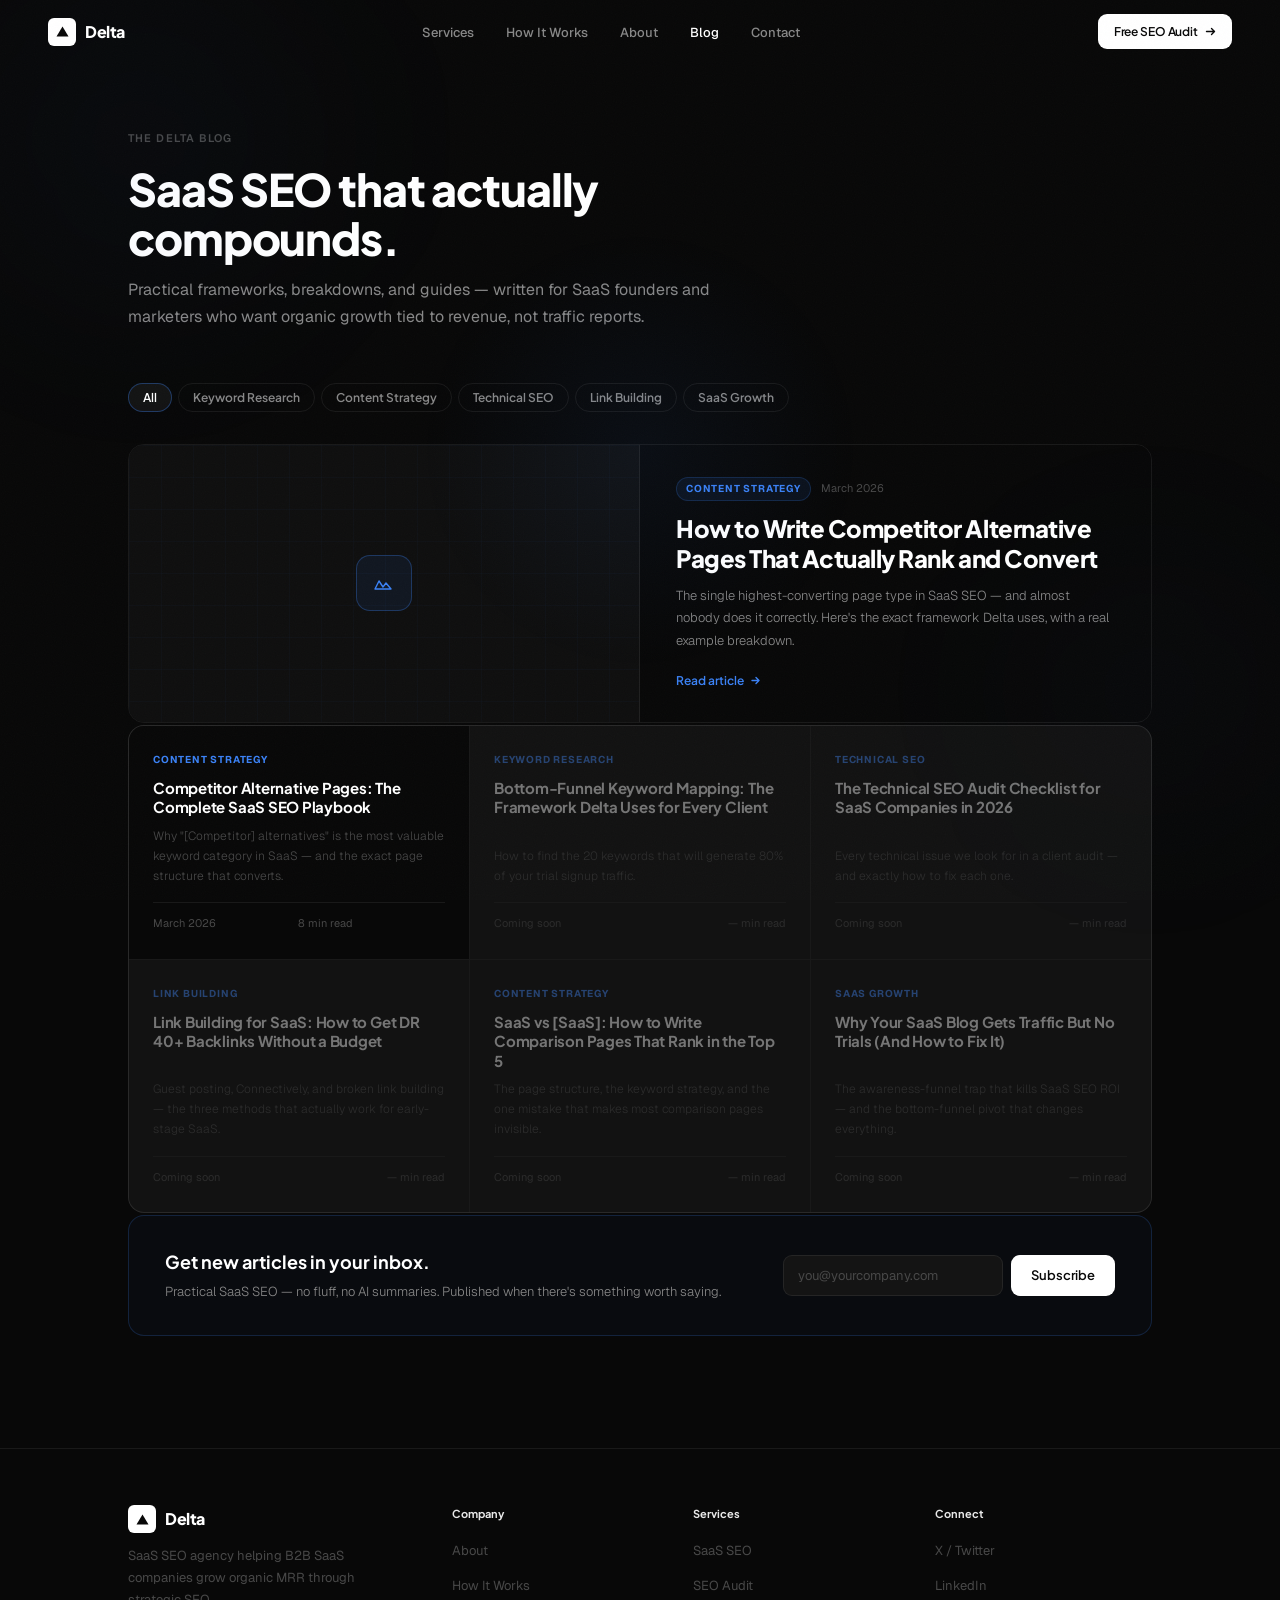
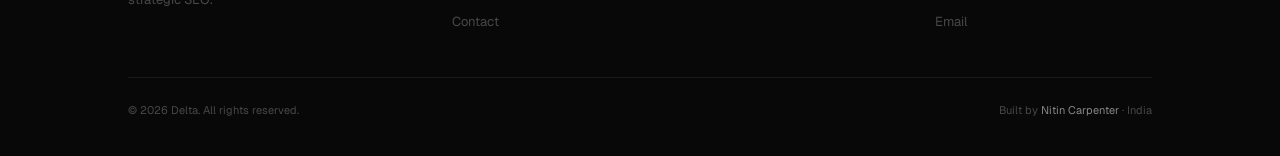
==== blog/index.html @ bd95c473 "Initial website commit" ====
<!doctype html>
<html lang="en">
  <head>
    <meta charset="UTF-8" />
    <meta name="viewport" content="width=device-width, initial-scale=1.0" />
    <title>Blog — Delta SaaS SEO Agency</title>
    <meta
      name="description"
      content="Practical SaaS SEO guides, frameworks, and breakdowns from Delta — written for B2B SaaS founders and marketers who want organic growth that compounds."
    />
    <link rel="icon" type="image/png" href="../assets/delta-favicon.png" />
    <link rel="canonical" href="https://letdelta.com/blog" />
    <link rel="preconnect" href="https://fonts.googleapis.com" />
    <link rel="preconnect" href="https://fonts.gstatic.com" crossorigin />
    <link
      href="https://fonts.googleapis.com/css2?family=Plus+Jakarta+Sans:wght@400;500;600;700;800&family=Geist:wght@300;400;500&display=swap"
      rel="stylesheet"
    />
    <link rel="stylesheet" href="../styles.css" />
    <style>
      .blog-hero {
        padding-top: 130px;
        padding-bottom: 52px;
      }
      .blog-header {
        max-width: 600px;
      }

      /* Featured post */
      .featured-post {
        display: grid;
        grid-template-columns: 1fr 1fr;
        gap: 0;
        border: 1px solid var(--border);
        border-radius: var(--rl);
        overflow: hidden;
        text-decoration: none;
        transition: border-color 0.2s;
        margin-bottom: 2px;
      }
      .featured-post:hover {
        border-color: var(--bh);
      }
      .fp-image {
        background: var(--bg-1);
        min-height: 260px;
        position: relative;
        display: flex;
        align-items: center;
        justify-content: center;
        border-right: 1px solid var(--border);
      }
      .fp-image .fp-pattern {
        position: absolute;
        inset: 0;
        opacity: 0.5;
        background-image:
          linear-gradient(rgba(59, 130, 246, 0.06) 1px, transparent 1px),
          linear-gradient(90deg, rgba(59, 130, 246, 0.06) 1px, transparent 1px);
        background-size: 32px 32px;
      }
      .fp-image .fp-icon {
        position: relative;
        z-index: 1;
        width: 56px;
        height: 56px;
        border: 1px solid rgba(59, 130, 246, 0.3);
        border-radius: 14px;
        background: rgba(59, 130, 246, 0.08);
        display: flex;
        align-items: center;
        justify-content: center;
      }
      .fp-content {
        padding: 32px 36px;
        display: flex;
        flex-direction: column;
        justify-content: center;
        background: var(--bg);
      }
      .fp-meta {
        display: flex;
        align-items: center;
        gap: 10px;
        margin-bottom: 12px;
      }
      .fp-tag {
        font-size: 10px;
        font-weight: 700;
        letter-spacing: 0.08em;
        text-transform: uppercase;
        color: var(--accent);
        background: rgba(59, 130, 246, 0.08);
        border: 1px solid rgba(59, 130, 246, 0.2);
        padding: 3px 9px;
        border-radius: 100px;
      }
      .fp-date {
        font-size: 11px;
        color: var(--t3);
      }
      .fp-content h2 {
        font-size: clamp(18px, 2.2vw, 24px);
        font-weight: 800;
        color: var(--white);
        font-family: var(--fh);
        letter-spacing: -0.02em;
        line-height: 1.25;
        margin-bottom: 12px;
      }
      .fp-content p {
        font-size: 13px;
        color: var(--t2);
        line-height: 1.75;
        font-weight: 300;
        margin-bottom: 18px;
      }
      .fp-read {
        display: inline-flex;
        align-items: center;
        gap: 6px;
        font-size: 12px;
        font-weight: 600;
        color: var(--accent);
        font-family: var(--fh);
        transition: gap 0.2s;
      }
      .featured-post:hover .fp-read {
        gap: 10px;
      }

      /* Post grid */
      .post-grid {
        display: grid;
        grid-template-columns: repeat(3, 1fr);
        gap: 1px;
        background: var(--border);
        border: 1px solid var(--border);
        border-radius: var(--rl);
        overflow: hidden;
      }
      .post-card {
        background: var(--bg);
        padding: 26px 24px;
        display: flex;
        flex-direction: column;
        text-decoration: none;
        transition: background 0.2s;
        position: relative;
      }
      .post-card:hover {
        background: var(--bg-1);
      }
      .post-card::before {
        content: "";
        position: absolute;
        top: 0;
        left: 0;
        right: 0;
        height: 1px;
        background: linear-gradient(
          90deg,
          transparent,
          rgba(59, 130, 246, 0.25),
          transparent
        );
        opacity: 0;
        transition: opacity 0.3s;
      }
      .post-card:hover::before {
        opacity: 1;
      }
      .pc-tag {
        font-size: 10px;
        font-weight: 700;
        letter-spacing: 0.08em;
        text-transform: uppercase;
        color: var(--accent);
        margin-bottom: 10px;
      }
      .pc-title {
        font-size: 15px;
        font-weight: 700;
        color: var(--white);
        font-family: var(--fh);
        line-height: 1.3;
        letter-spacing: -0.015em;
        margin-bottom: 10px;
        flex: 1;
      }
      .pc-desc {
        font-size: 12px;
        color: var(--t3);
        line-height: 1.65;
        font-weight: 300;
        margin-bottom: 16px;
      }
      .pc-footer {
        display: flex;
        align-items: center;
        justify-content: space-between;
        border-top: 1px solid var(--border);
        padding-top: 12px;
        margin-top: auto;
      }
      .pc-date {
        font-size: 11px;
        color: var(--t3);
      }
      .pc-read {
        font-size: 11px;
        color: var(--t3);
      }
      .pc-arrow {
        color: var(--accent);
        opacity: 0;
        transition: opacity 0.2s;
      }
      .post-card:hover .pc-arrow {
        opacity: 1;
      }

      /* Category filter */
      .cat-filter {
        display: flex;
        gap: 6px;
        flex-wrap: wrap;
        margin-bottom: 32px;
      }
      .cat-btn {
        padding: 6px 14px;
        border-radius: 100px;
        font-size: 12px;
        font-weight: 600;
        font-family: var(--fh);
        border: 1px solid var(--border);
        color: var(--t2);
        background: none;
        cursor: pointer;
        transition: all 0.18s;
      }
      .cat-btn:hover {
        border-color: var(--bh);
        color: var(--text);
      }
      .cat-btn.active {
        background: var(--bg-2);
        border-color: rgba(59, 130, 246, 0.35);
        color: var(--white);
      }

      /* Newsletter CTA inline */
      .nl-banner {
        border: 1px solid rgba(59, 130, 246, 0.2);
        border-radius: var(--rl);
        background: rgba(59, 130, 246, 0.03);
        padding: 32px 36px;
        display: flex;
        align-items: center;
        justify-content: space-between;
        gap: 24px;
        flex-wrap: wrap;
        margin: 2px 0;
      }
      .nl-text h3 {
        font-size: 18px;
        font-weight: 700;
        color: var(--white);
        font-family: var(--fh);
        margin-bottom: 5px;
      }
      .nl-text p {
        font-size: 13px;
        color: var(--t2);
        font-weight: 300;
      }
      .nl-form {
        display: flex;
        gap: 8px;
        flex-wrap: wrap;
      }
      .nl-form input {
        background: var(--bg-2);
        border: 1px solid var(--border);
        border-radius: 9px;
        padding: 10px 14px;
        font-size: 13px;
        color: var(--text);
        font-family: var(--fb);
        outline: none;
        width: 220px;
        transition: border-color 0.2s;
      }
      .nl-form input:focus {
        border-color: rgba(59, 130, 246, 0.4);
      }
      .nl-form input::placeholder {
        color: var(--t3);
      }

      @media (max-width: 860px) {
        .featured-post {
          grid-template-columns: 1fr;
        }
        .fp-image {
          min-height: 140px;
          border-right: none;
          border-bottom: 1px solid var(--border);
        }
        .fp-content {
          padding: 24px;
        }
        .post-grid {
          grid-template-columns: 1fr 1fr;
        }
        .nl-banner {
          flex-direction: column;
          align-items: flex-start;
        }
        .nl-form input {
          width: 100%;
        }
        .nl-form {
          width: 100%;
        }
      }
      @media (max-width: 560px) {
        .post-grid {
          grid-template-columns: 1fr;
        }
      }
    </style>
  </head>
  <body>
    <div id="cursor-glow"></div>
    <div class="orb orb-1"></div>
    <div class="orb orb-2"></div>

    <nav id="nav">
      <div class="nav-inner">
        <a href="/" class="logo">
          <div class="logo-icon">
            <svg width="13" height="11" viewBox="0 0 13 11" fill="none">
              <path d="M6.5 0.5L12.5 10.5H0.5L6.5 0.5Z" fill="#080808" />
            </svg>
          </div>
          <span class="logo-name">Delta</span>
        </a>
        <ul class="nav-links">
          <li><a href="../services.html">Services</a></li>
          <li><a href="../how-it-works.html">How It Works</a></li>
          <li><a href="../about.html">About</a></li>
          <li>
            <a href="./blog/index.html" style="color: var(--white)">Blog</a>
          </li>
          <li><a href="../contact.html">Contact</a></li>
        </ul>
        <div class="nav-right">
          <a
            href="../audit.html"
            class="btn btn-primary"
            style="padding: 8px 16px; font-size: 12px"
          >
            Free SEO Audit
            <svg width="11" height="11" viewBox="0 0 11 11" fill="none">
              <path
                d="M1.5 5.5h8M6.5 2.5l3 3-3 3"
                stroke="currentColor"
                stroke-width="1.4"
                stroke-linecap="round"
                stroke-linejoin="round"
              />
            </svg>
          </a>
        </div>
        <button class="nav-toggle" id="nav-toggle" aria-label="Toggle menu">
          <span></span><span></span><span></span>
        </button>
      </div>
    </nav>
    <div class="mobile-menu" id="mobile-menu">
      <a href="../services.html">Services</a>
      <a href="../how-it-works.html">How It Works</a>
      <a href="../about.html">About</a>
      <a href="./blog/index.html">Blog</a>
      <a href="../contact.html">Contact</a>
      <a href="../audit.html" class="btn btn-primary">
        Free SEO Audit
        <svg width="11" height="11" viewBox="0 0 11 11" fill="none">
          <path
            d="M1.5 5.5h8M6.5 2.5l3 3-3 3"
            stroke="currentColor"
            stroke-width="1.4"
            stroke-linecap="round"
            stroke-linejoin="round"
          />
        </svg>
      </a>
    </div>

    <!-- HERO -->
    <section class="blog-hero">
      <div class="wrap">
        <div class="blog-header rev">
          <span class="label" style="display: block; margin-bottom: 16px"
            >The Delta Blog</span
          >
          <h1 class="h2" style="margin-bottom: 14px">
            SaaS SEO that actually<br />compounds.
          </h1>
          <p class="lead">
            Practical frameworks, breakdowns, and guides — written for SaaS
            founders and marketers who want organic growth tied to revenue, not
            traffic reports.
          </p>
        </div>
      </div>
    </section>

    <section style="padding-top: 0; padding-bottom: 110px">
      <div class="wrap">
        <!-- Category filter -->
        <div class="cat-filter rev">
          <button class="cat-btn active" data-cat="all">All</button>
          <button class="cat-btn" data-cat="keyword-research">
            Keyword Research
          </button>
          <button class="cat-btn" data-cat="content-strategy">
            Content Strategy
          </button>
          <button class="cat-btn" data-cat="technical-seo">
            Technical SEO
          </button>
          <button class="cat-btn" data-cat="link-building">
            Link Building
          </button>
          <button class="cat-btn" data-cat="saas-growth">SaaS Growth</button>
        </div>

        <!-- ══ FEATURED POST ══════════════════════════════════════════════════
         To update: change href, h2, p, fp-tag, fp-date.
         ════════════════════════════════════════════════════════════════ -->
        <a
          href="/blog/competitor-alternative-pages-saas"
          class="featured-post rev"
          data-cats="content-strategy"
        >
          <div class="fp-image">
            <div class="fp-pattern"></div>
            <div class="fp-icon">
              <svg width="24" height="24" viewBox="0 0 24 24" fill="none">
                <path
                  d="M3 18l4-8 4 6 3-4 5 6H3Z"
                  stroke="#3b82f6"
                  stroke-width="1.4"
                  stroke-linecap="round"
                  stroke-linejoin="round"
                />
              </svg>
            </div>
          </div>
          <div class="fp-content">
            <div class="fp-meta">
              <span class="fp-tag">Content Strategy</span>
              <span class="fp-date">March 2026</span>
            </div>
            <h2>
              How to Write Competitor Alternative Pages That Actually Rank and
              Convert
            </h2>
            <p>
              The single highest-converting page type in SaaS SEO — and almost
              nobody does it correctly. Here's the exact framework Delta uses,
              with a real example breakdown.
            </p>
            <span class="fp-read">
              Read article
              <svg width="11" height="11" viewBox="0 0 11 11" fill="none">
                <path
                  d="M2 5.5h7M6 2.5l3 3-3 3"
                  stroke="currentColor"
                  stroke-width="1.4"
                  stroke-linecap="round"
                  stroke-linejoin="round"
                />
              </svg>
            </span>
          </div>
        </a>

        <!-- ══ POST GRID ══════════════════════════════════════════════════════
         HOW TO ADD A NEW POST:
         1. Duplicate one <a class="post-card"> block
         2. Update: href, data-cats, pc-tag, pc-title, pc-desc, pc-date, pc-read (reading time)
         3. Save. Done.
         ════════════════════════════════════════════════════════════════ -->
        <div class="post-grid rev" id="post-grid">
          <a
            href="/blog/competitor-alternative-pages-saas"
            class="post-card"
            data-cats="content-strategy"
          >
            <div class="pc-tag">Content Strategy</div>
            <div class="pc-title">
              Competitor Alternative Pages: The Complete SaaS SEO Playbook
            </div>
            <div class="pc-desc">
              Why "[Competitor] alternatives" is the most valuable keyword
              category in SaaS — and the exact page structure that converts.
            </div>
            <div class="pc-footer">
              <span class="pc-date">March 2026</span>
              <span class="pc-read">8 min read</span>
              <svg
                class="pc-arrow"
                width="11"
                height="11"
                viewBox="0 0 11 11"
                fill="none"
              >
                <path
                  d="M2 5.5h7M6 2.5l3 3-3 3"
                  stroke="currentColor"
                  stroke-width="1.4"
                  stroke-linecap="round"
                  stroke-linejoin="round"
                />
              </svg>
            </div>
          </a>

          <!-- PLACEHOLDER CARDS — replace with real articles as you write them -->
          <div
            class="post-card"
            style="opacity: 0.4; cursor: default"
            data-cats="keyword-research"
          >
            <div class="pc-tag">Keyword Research</div>
            <div class="pc-title">
              Bottom-Funnel Keyword Mapping: The Framework Delta Uses for Every
              Client
            </div>
            <div class="pc-desc">
              How to find the 20 keywords that will generate 80% of your trial
              signup traffic.
            </div>
            <div class="pc-footer">
              <span class="pc-date">Coming soon</span>
              <span class="pc-read">— min read</span>
            </div>
          </div>

          <div
            class="post-card"
            style="opacity: 0.4; cursor: default"
            data-cats="technical-seo"
          >
            <div class="pc-tag">Technical SEO</div>
            <div class="pc-title">
              The Technical SEO Audit Checklist for SaaS Companies in 2026
            </div>
            <div class="pc-desc">
              Every technical issue we look for in a client audit — and exactly
              how to fix each one.
            </div>
            <div class="pc-footer">
              <span class="pc-date">Coming soon</span>
              <span class="pc-read">— min read</span>
            </div>
          </div>

          <div
            class="post-card"
            style="opacity: 0.4; cursor: default"
            data-cats="link-building"
          >
            <div class="pc-tag">Link Building</div>
            <div class="pc-title">
              Link Building for SaaS: How to Get DR 40+ Backlinks Without a
              Budget
            </div>
            <div class="pc-desc">
              Guest posting, Connectively, and broken link building — the three
              methods that actually work for early-stage SaaS.
            </div>
            <div class="pc-footer">
              <span class="pc-date">Coming soon</span>
              <span class="pc-read">— min read</span>
            </div>
          </div>

          <div
            class="post-card"
            style="opacity: 0.4; cursor: default"
            data-cats="content-strategy"
          >
            <div class="pc-tag">Content Strategy</div>
            <div class="pc-title">
              SaaS vs [SaaS]: How to Write Comparison Pages That Rank in the Top
              5
            </div>
            <div class="pc-desc">
              The page structure, the keyword strategy, and the one mistake that
              makes most comparison pages invisible.
            </div>
            <div class="pc-footer">
              <span class="pc-date">Coming soon</span>
              <span class="pc-read">— min read</span>
            </div>
          </div>

          <div
            class="post-card"
            style="opacity: 0.4; cursor: default"
            data-cats="saas-growth"
          >
            <div class="pc-tag">SaaS Growth</div>
            <div class="pc-title">
              Why Your SaaS Blog Gets Traffic But No Trials (And How to Fix It)
            </div>
            <div class="pc-desc">
              The awareness-funnel trap that kills SaaS SEO ROI — and the
              bottom-funnel pivot that changes everything.
            </div>
            <div class="pc-footer">
              <span class="pc-date">Coming soon</span>
              <span class="pc-read">— min read</span>
            </div>
          </div>
        </div>

        <!-- Newsletter inline CTA -->
        <div class="nl-banner rev" style="margin-top: 2px">
          <div class="nl-text">
            <h3>Get new articles in your inbox.</h3>
            <p>
              Practical SaaS SEO — no fluff, no AI summaries. Published when
              there's something worth saying.
            </p>
          </div>
          <div class="nl-form">
            <!--
          INSTRUCTIONS: Replace with your email platform embed.
          Options: Mailchimp, ConvertKit, Beehiiv (recommended — free, great deliverability)
          Until set up, this mailto fallback works fine.
        -->
            <input
              type="email"
              id="nl-email"
              placeholder="you@yourcompany.com"
            />
            <a
              href="#"
              class="btn btn-primary"
              onclick="
                window.location =
                  'mailto:hello@letdelta.com?subject=Subscribe&body=Please add me to your list: ' +
                  document.getElementById('nl-email').value;
                return false;
              "
            >
              Subscribe
            </a>
          </div>
        </div>
      </div>
    </section>

    <footer>
      <div class="wrap">
        <div class="ft-grid">
          <div>
            <a href="/" class="logo">
              <div class="logo-icon">
                <svg width="13" height="11" viewBox="0 0 13 11" fill="none">
                  <path d="M6.5 0.5L12.5 10.5H0.5L6.5 0.5Z" fill="#080808" />
                </svg>
              </div>
              <span class="logo-name">Delta</span>
            </a>
            <p class="ft-desc">
              SaaS SEO agency helping B2B SaaS companies grow organic MRR
              through strategic SEO.
            </p>
          </div>
          <div class="ft-links">
            <div class="ft-col">
              <p class="ft-ch">Company</p>
              <ul>
                <li><a href="../about.html">About</a></li>
                <li><a href="../how-it-works.html">How It Works</a></li>
                <li><a href="../contact.html">Contact</a></li>
              </ul>
            </div>
            <div class="ft-col">
              <p class="ft-ch">Services</p>
              <ul>
                <li><a href="../services.html">SaaS SEO</a></li>
                <li><a href="../audit.html">SEO Audit</a></li>
              </ul>
            </div>
            <div class="ft-col">
              <p class="ft-ch">Connect</p>
              <ul>
                <li>
                  <a href="https://x.com/nitindevelops" target="_blank"
                    >X / Twitter</a
                  >
                </li>
                <li>
                  <a
                    href="https://www.linkedin.com/in/nitin-delta"
                    target="_blank"
                    >LinkedIn</a
                  >
                </li>
                <li><a href="mailto:nitincarpenter2006@gmail.com">Email</a></li>
              </ul>
            </div>
          </div>
        </div>
        <div class="ft-bot">
          <p>© 2026 Delta. All rights reserved.</p>
          <p>
            Built by
            <a
              href="https://x.com/nitindevelops"
              style="color: var(--t2); text-decoration: none"
              >Nitin Carpenter</a
            >
            · India
          </p>
        </div>
      </div>
    </footer>

    <script src="../script.js"></script>
    <script>
      // Category filter
      document.querySelectorAll(".cat-btn").forEach((btn) => {
        btn.addEventListener("click", () => {
          document
            .querySelectorAll(".cat-btn")
            .forEach((b) => b.classList.remove("active"));
          btn.classList.add("active");
          const cat = btn.dataset.cat;
          document
            .querySelectorAll(".post-card, .featured-post")
            .forEach((card) => {
              const cats = card.dataset.cats || "";
              card.style.display =
                cat === "all" || cats.includes(cat) ? "" : "none";
            });
        });
      });
    </script>
  </body>
</html>
---- styles.css ----
*, *::before, *::after { box-sizing: border-box; margin: 0; padding: 0; }

:root {
  --bg:     #080808;
  --bg-1:   #0f0f0f;
  --bg-2:   #141414;
  --bg-3:   #1e1e1e;
  --border: rgba(255,255,255,0.07);
  --bh:     rgba(255,255,255,0.12);
  --text:   #e8e8e8;
  --t2:     #888888;
  --t3:     #484848;
  --accent: #3b82f6;
  --green:  #22c55e;
  --red:    #f87171;
  --white:  #ffffff;
  --fh:     'Plus Jakarta Sans', system-ui, sans-serif;
  --fb:     'Geist', system-ui, sans-serif;
  --r:      12px;
  --rl:     16px;
}

html { scroll-behavior: smooth; }
body {
  background: var(--bg); color: var(--text);
  font-family: var(--fb); -webkit-font-smoothing: antialiased;
  overflow-x: hidden; line-height: 1.6;
}

/* ── NOISE OVERLAY ── */
body::before {
  content: ''; position: fixed; inset: 0; pointer-events: none; z-index: 9999; opacity: 0.35;
  background-image: url("data:image/svg+xml,%3Csvg xmlns='http://www.w3.org/2000/svg' width='200' height='200'%3E%3Cfilter id='n'%3E%3CfeTurbulence type='fractalNoise' baseFrequency='0.9' numOctaves='4' stitchTiles='stitch'/%3E%3C/filter%3E%3Crect width='200' height='200' filter='url(%23n)' opacity='0.06'/%3E%3C/svg%3E");
}

/* ── CURSOR GLOW ── */
#cursor-glow {
  position: fixed; width: 480px; height: 480px; border-radius: 50%;
  background: radial-gradient(circle, rgba(59,130,246,0.055) 0%, transparent 65%);
  pointer-events: none; z-index: 9998;
  transform: translate(-50%, -50%); transition: opacity 0.4s;
}

/* ── FLOATING ORBS ── */
.orb { position: fixed; border-radius: 50%; pointer-events: none; z-index: 0; filter: blur(90px); }
.orb-1 {
  width: 520px; height: 520px;
  background: radial-gradient(circle, rgba(59,130,246,0.045) 0%, transparent 70%);
  top: -120px; left: -120px;
  animation: orbDrift1 20s ease-in-out infinite;
}
.orb-2 {
  width: 420px; height: 420px;
  background: radial-gradient(circle, rgba(59,130,246,0.03) 0%, transparent 70%);
  bottom: 0; right: -80px;
  animation: orbDrift2 25s ease-in-out infinite;
}
@keyframes orbDrift1 {
  0%   { transform: translate(0,0) scale(1); }
  33%  { transform: translate(110px,80px) scale(1.1); }
  66%  { transform: translate(50px,150px) scale(0.95); }
  100% { transform: translate(0,0) scale(1); }
}
@keyframes orbDrift2 {
  0%   { transform: translate(0,0) scale(1); }
  40%  { transform: translate(-90px,-60px) scale(1.08); }
  70%  { transform: translate(-35px,-110px) scale(0.97); }
  100% { transform: translate(0,0) scale(1); }
}

/* ── LAYOUT ── */
.wrap { max-width: 1080px; margin: 0 auto; padding: 0 28px; }
section { padding: 88px 0; }
hr { border: none; border-top: 1px solid var(--border); }

/* ── TYPE ── */
h1,h2,h3,h4 { font-family: var(--fh); color: var(--white); }
.display {
  font-size: clamp(40px, 5.5vw, 72px);
  font-weight: 800; line-height: 1.05; letter-spacing: -0.03em;
}
/* Animated gradient on second line */
.display .dim {
  background: linear-gradient(90deg, var(--t3) 0%, rgba(255,255,255,0.18) 50%, var(--t3) 100%);
  background-size: 200% auto;
  -webkit-background-clip: text; -webkit-text-fill-color: transparent;
  background-clip: text;
  animation: shimmer 6s linear infinite;
}
.h2 {
  font-size: clamp(28px, 3.5vw, 46px);
  font-weight: 800; line-height: 1.1; letter-spacing: -0.025em;
}
.h3 { font-size: 15px; font-weight: 700; letter-spacing: -0.01em; color: var(--white); font-family: var(--fh); }
.lead  { font-size: 16px; color: var(--t2); font-weight: 400; line-height: 1.7; }
.body  { font-size: 14px; color: var(--t2); font-weight: 300; line-height: 1.8; }
.small { font-size: 13px; color: var(--t2); font-weight: 300; line-height: 1.75; }
.label { font-size: 11px; font-weight: 600; letter-spacing: 0.1em; text-transform: uppercase; color: var(--t3); font-family: var(--fb); }

/* ── SHIMMER ── */
@keyframes shimmer { from { background-position: 200% center; } to { background-position: -200% center; } }

/* ── BUTTONS ── */
.btn {
  display: inline-flex; align-items: center; gap: 7px;
  padding: 10px 20px; border-radius: 9px;
  font-size: 13px; font-weight: 600; font-family: var(--fh);
  text-decoration: none; cursor: pointer; border: none;
  transition: all 0.18s ease; white-space: nowrap; letter-spacing: -0.01em;
}
.btn-primary { background: var(--white); color: #080808; }
.btn-primary:hover { background: #efefef; transform: translateY(-1px); box-shadow: 0 8px 28px rgba(0,0,0,0.55); }
.btn-primary:active { transform: scale(0.98); }
.btn-ghost { background: transparent; color: var(--t2); border: 1px solid var(--bh); }
.btn-ghost:hover { border-color: rgba(255,255,255,0.22); color: var(--white); background: rgba(255,255,255,0.04); }
.btn-lg { padding: 12px 24px; font-size: 14px; border-radius: 10px; }

/* ── NAV ── */
nav {
  position: fixed; top: 0; left: 0; right: 0; z-index: 100;
  height: 64px; display: flex; align-items: center;
  padding: 0 clamp(20px, 4vw, 48px);
  transition: background 0.3s, border-color 0.3s;
  border-bottom: 1px solid transparent;
}
nav.stuck {
  background: rgba(8,8,8,0.88);
  backdrop-filter: blur(20px); -webkit-backdrop-filter: blur(20px);
  border-color: var(--border);
}
.nav-inner {
  display: flex; align-items: center; justify-content: space-between;
  width: 100%; gap: 32px;
}
.logo { display: flex; align-items: center; gap: 9px; text-decoration: none; flex-shrink: 0; }
.logo-icon {
  width: 28px; height: 28px; background: var(--white);
  border-radius: 6px; display: flex; align-items: center; justify-content: center;
  flex-shrink: 0;
  transition: transform 0.5s cubic-bezier(0.34,1.56,0.64,1);
}

.logo-name { font-family: var(--fh); font-weight: 800; font-size: 16px; color: var(--white); letter-spacing: -0.025em; }
.nav-links { display: flex; align-items: center; gap: 32px; list-style: none; }
.nav-links a { font-size: 13px; font-weight: 500; color: var(--t2); text-decoration: none; transition: color 0.15s; white-space: nowrap; position: relative; }
.nav-links a::after { content: ''; position: absolute; bottom: -2px; left: 0; width: 0; height: 1px; background: var(--accent); transition: width 0.2s; }
.nav-links a:hover { color: var(--white); }
.nav-links a:hover::after { width: 100%; }
.nav-right { flex-shrink: 0; }

/* ── HAMBURGER TOGGLE ── */
.nav-toggle {
  display: none; background: none; border: none; cursor: pointer;
  width: 36px; height: 36px; padding: 6px;
  flex-direction: column; align-items: center; justify-content: center; gap: 5px;
  border-radius: 8px; transition: background 0.2s;
}
.nav-toggle:hover { background: rgba(255,255,255,0.06); }
.nav-toggle span {
  display: block; width: 20px; height: 2px; background: var(--text);
  border-radius: 2px; transition: transform 0.3s ease, opacity 0.3s ease;
}
.nav-toggle.active span:nth-child(1) { transform: translateY(7px) rotate(45deg); }
.nav-toggle.active span:nth-child(2) { opacity: 0; }
.nav-toggle.active span:nth-child(3) { transform: translateY(-7px) rotate(-45deg); }

/* ── MOBILE MENU ── */
.mobile-menu {
  display: none; position: fixed; top: 64px; left: 0; right: 0;
  background: rgba(8,8,8,0.96); backdrop-filter: blur(24px); -webkit-backdrop-filter: blur(24px);
  border-bottom: 1px solid var(--border);
  padding: 20px clamp(20px, 4vw, 48px) 28px;
  flex-direction: column; gap: 6px; z-index: 99;
  transform: translateY(-10px); opacity: 0;
  transition: transform 0.3s ease, opacity 0.3s ease;
}
.mobile-menu.open {
  display: flex; transform: translateY(0); opacity: 1;
}
.mobile-menu a {
  display: block; padding: 12px 16px; border-radius: 10px;
  font-size: 15px; font-weight: 500; color: var(--t2); text-decoration: none;
  font-family: var(--fh); transition: background 0.15s, color 0.15s;
}
.mobile-menu a:hover { background: rgba(255,255,255,0.05); color: var(--white); }
.mobile-menu .btn {
  margin-top: 10px; width: 100%; justify-content: center;
  font-size: 14px; padding: 12px 20px;
}

/* ── HERO ── */
#hero {
  min-height: 100svh; display: flex; align-items: center;
  position: relative; overflow: hidden; padding-top: 60px;
}
.hero-grid {
  position: absolute; inset: 0; pointer-events: none;
  background-image:
    linear-gradient(rgba(255,255,255,0.03) 1px, transparent 1px),
    linear-gradient(90deg, rgba(255,255,255,0.03) 1px, transparent 1px);
  background-size: 48px 48px;
  mask-image: radial-gradient(ellipse 65% 55% at 50% 15%, black, transparent);
  -webkit-mask-image: radial-gradient(ellipse 65% 55% at 50% 15%, black, transparent);
}
.hero-glow {
  position: absolute; pointer-events: none;
  width: 700px; height: 420px; top: -40px; left: 50%;
  background: radial-gradient(ellipse at 50% 0%, rgba(59,130,246,0.13) 0%, transparent 70%);
  animation: glowBreathe 5s ease-in-out infinite;
}
@keyframes glowBreathe {
  0%,100% { opacity: 1; transform: translateX(-50%) scale(1); }
  50%      { opacity: 0.6; transform: translateX(-50%) scale(1.18); }
}
.hero-inner { position: relative; z-index: 2; text-align: center; width: 100%; padding: 56px 0 72px; }

/* Badge floats */
.hero-badge {
  display: inline-flex; align-items: center; gap: 7px;
  padding: 5px 13px; border-radius: 100px; margin-bottom: 32px;
  background: rgba(59,130,246,0.07); border: 1px solid rgba(59,130,246,0.18);
  animation: hfu 0.65s 0.08s ease both, badgeFloat 4s ease-in-out 1s infinite;
}
@keyframes badgeFloat { 0%,100% { transform: translateY(0); } 50% { transform: translateY(-5px); } }
.badge-dot { width: 6px; height: 6px; background: var(--accent); border-radius: 50%; animation: pulse 2.4s ease infinite; }
@keyframes pulse { 0%,100%{opacity:1;} 50%{opacity:0.2;} }
.badge-text { font-size: 12px; font-weight: 600; color: #93c5fd; letter-spacing: 0.02em; }

.hero-headline { margin-bottom: 20px; animation: hfu 0.65s 0.20s ease both; }
.hero-sub { font-size: 17px; color: var(--t2); font-weight: 300; line-height: 1.7; max-width: 500px; margin: 0 auto 36px; animation: hfu 0.65s 0.34s ease both; }
.hero-ctas { display: flex; align-items: center; justify-content: center; gap: 10px; flex-wrap: wrap; margin-bottom: 48px; animation: hfu 0.65s 0.48s ease both; }

/* Stats — shimmer numbers */
.hero-stats {
  display: grid; grid-template-columns: repeat(4,1fr);
  max-width: 760px; margin: 0 auto;
  border: 1px solid var(--border); border-radius: var(--rl);
  overflow: hidden; background: var(--border); gap: 1px;
  animation: hfu 0.65s 0.62s ease both;
}
.hero-stat { background: var(--bg-1); padding: 22px 14px; text-align: center; transition: background 0.2s; }
.hero-stat:hover { background: var(--bg-2); }
.stat-num {
  font-family: var(--fh); font-size: 24px; font-weight: 800; letter-spacing: -0.03em; line-height: 1; margin-bottom: 6px;
  background: linear-gradient(90deg, #fff 0%, var(--accent) 50%, #fff 100%);
  background-size: 200% auto;
  -webkit-background-clip: text; -webkit-text-fill-color: transparent;
  background-clip: text; animation: shimmer 4s linear infinite;
}
.stat-lbl { font-size: 11px; color: var(--t3); line-height: 1.4; font-weight: 400; }

@keyframes hfu { from{opacity:0;transform:translateY(22px);} to{opacity:1;transform:none;} }

/* ── MARQUEE ── */
.marquee-wrapper {
  overflow: hidden; padding: 18px 0;
  background: var(--bg-1); border-top: 1px solid var(--border); border-bottom: 1px solid var(--border);
  -webkit-mask-image: linear-gradient(90deg, transparent 0%, #000 8%, #000 92%, transparent 100%);
  mask-image: linear-gradient(90deg, transparent 0%, #000 8%, #000 92%, transparent 100%);
}
.marquee-track { display: flex; gap: 52px; animation: marquee 28s linear infinite; width: max-content; }
.marquee-item {
  font-size: 12px; font-weight: 500; color: var(--t3); white-space: nowrap;
  display: flex; align-items: center; gap: 10px; letter-spacing: 0.04em;
  text-transform: uppercase;
}
.marquee-item::before { content: '◆'; font-size: 7px; color: var(--accent); }
@keyframes marquee { from{transform:translateX(0);} to{transform:translateX(-50%);} }

/* ── SECTION HEADER ── */
.sh { margin-bottom: 52px; }
.sh.c { text-align: center; }
.sh .label { display: block; margin-bottom: 12px; }
/* Label blink prefix */
.sh .label::before { content: '— '; animation: lblBlink 2s step-end infinite; }
@keyframes lblBlink { 0%,100%{opacity:1;} 50%{opacity:0;} }
.sh .h2 { margin-bottom: 14px; }
.sh .lead { max-width: 480px; }
.sh.c .lead { margin: 0 auto; }

/* ── TWO-COL ── */
.two-col { display: grid; grid-template-columns: 1fr 1fr; gap: 64px; align-items: start; }

/* ── COMPARE CARDS ── */
.cmp-stack { display: flex; flex-direction: column; gap: 12px; }
.cmp-card { border: 1px solid var(--border); border-radius: var(--rl); overflow: hidden; transition: border-color 0.2s; position: relative; }
.cmp-card:hover { border-color: var(--bh); }
/* Top line glow on hover */
.cmp-card::before {
  content: ''; position: absolute; top: 0; left: 0; right: 0; height: 1px;
  background: linear-gradient(90deg, transparent, rgba(59,130,246,0.3), transparent);
  opacity: 0; transition: opacity 0.3s;
}
.cmp-card:hover::before { opacity: 1; }
.cmp-card .card-shine {
  position: absolute; inset: 0; pointer-events: none; border-radius: inherit; opacity: 0; transition: opacity 0.3s;
  background: radial-gradient(circle at var(--mx,50%) var(--my,50%), rgba(59,130,246,0.06) 0%, transparent 55%);
}
.cmp-card:hover .card-shine { opacity: 1; }
.cmp-head { display: flex; align-items: center; gap: 9px; padding: 12px 18px; border-bottom: 1px solid var(--border); }
.cmp-dot  { width: 7px; height: 7px; border-radius: 50%; flex-shrink: 0; }
.cmp-hl   { font-size: 13px; font-weight: 600; font-family: var(--fh); }
.cmp-body { padding: 4px 18px 12px; }
.cmp-row  { display: flex; align-items: flex-start; gap: 9px; padding: 8px 0; border-bottom: 1px solid var(--border); }
.cmp-row:last-child { border-bottom: none; }
.cmp-ic   { flex-shrink: 0; width: 13px; margin-top: 2px; font-size: 11px; }

/* ── FEATURE CARDS ── */
.feat-grid {
  display: grid; grid-template-columns: repeat(3,1fr);
  gap: 1px; background: var(--border);
  border: 1px solid var(--border); border-radius: var(--rl); overflow: hidden;
}
.fc { background: var(--bg); padding: 28px 26px; transition: background 0.2s; position: relative; overflow: hidden; }
.fc:hover { background: var(--bg-1); }
/* Top border glow */
.fc::before {
  content: ''; position: absolute; top: 0; left: 0; right: 0; height: 1px;
  background: linear-gradient(90deg, transparent, rgba(59,130,246,0.25), transparent);
  opacity: 0; transition: opacity 0.3s;
}
.fc:hover::before { opacity: 1; }
.fc .card-shine {
  position: absolute; inset: 0; pointer-events: none; opacity: 0; transition: opacity 0.3s;
  background: radial-gradient(circle at var(--mx,50%) var(--my,50%), rgba(59,130,246,0.07) 0%, transparent 55%);
}
.fc:hover .card-shine { opacity: 1; }
.fc-icon {
  width: 34px; height: 34px; border: 1px solid var(--bh); border-radius: 8px;
  display: flex; align-items: center; justify-content: center; margin-bottom: 16px;
  transition: border-color 0.2s, transform 0.3s;
}
.fc:hover .fc-icon { border-color: rgba(59,130,246,0.4); transform: scale(1.08); }
.fc .h3 { margin-bottom: 8px; }

/* ── PROCESS ── */
.proc-grid {
  display: grid; grid-template-columns: repeat(3,1fr);
  gap: 1px; background: var(--border);
  border: 1px solid var(--border); border-radius: var(--rl); overflow: hidden;
}
.pc { background: var(--bg-1); padding: 36px 30px; position: relative; overflow: hidden; }
.pc .card-shine {
  position: absolute; inset: 0; pointer-events: none; opacity: 0; transition: opacity 0.3s;
  background: radial-gradient(circle at var(--mx,50%) var(--my,50%), rgba(59,130,246,0.06) 0%, transparent 55%);
}
.pc:hover .card-shine { opacity: 1; }
.pc-num {
  font-family: var(--fh); font-size: 52px; font-weight: 800; color: var(--bg-3);
  line-height: 1; margin-bottom: 16px; letter-spacing: -0.04em; user-select: none;
}
.pc-phase { font-size: 10px; font-weight: 600; color: var(--accent); letter-spacing: 0.1em; text-transform: uppercase; margin-bottom: 8px; }
.pc .h3 { margin-bottom: 10px; }

/* ── RESULTS ── */
.res-bg { background: var(--bg-1); border-top: 1px solid var(--border); border-bottom: 1px solid var(--border); }
.big-grid {
  display: grid; grid-template-columns: repeat(3,1fr);
  gap: 1px; background: var(--border);
  border: 1px solid var(--border); border-radius: var(--rl) var(--rl) 0 0; overflow: hidden;
}
.bg-cell { background: var(--bg); padding: 44px 28px; text-align: center; }
.big-num {
  font-family: var(--fh); font-size: clamp(36px,4.5vw,58px); font-weight: 800; line-height: 1;
  letter-spacing: -0.04em; margin-bottom: 8px; white-space: nowrap;
  background: linear-gradient(90deg, #fff 0%, var(--accent) 50%, #fff 100%);
  background-size: 200% auto;
  -webkit-background-clip: text; -webkit-text-fill-color: transparent;
  background-clip: text; animation: shimmer 5s linear infinite;
}
.big-lbl { font-size: 12px; color: var(--t2); font-weight: 300; }
.mini-grid {
  display: grid; grid-template-columns: 1fr 1fr;
  gap: 1px; background: var(--border);
  border: 1px solid var(--border); border-top: none;
  border-radius: 0 0 var(--rl) var(--rl); overflow: hidden;
}
.mc { background: var(--bg-1); padding: 26px 28px; display: flex; align-items: flex-start; gap: 14px; transition: background 0.2s; }
.mc:hover { background: var(--bg-2); }
.mc-icon {
  width: 36px; height: 36px; flex-shrink: 0;
  border: 1px solid var(--bh); border-radius: 9px;
  display: flex; align-items: center; justify-content: center;
  transition: border-color 0.2s, transform 0.3s;
}
.mc:hover .mc-icon { border-color: rgba(59,130,246,0.4); transform: scale(1.08); }

/* ── COMMITMENT CARDS ── */
.commit-grid {
  display: flex; flex-direction: column; gap: 0;
}
.commit-card {
  display: flex; position: relative;
  border: 1px solid var(--border); border-radius: 0;
  overflow: hidden; cursor: pointer;
  transition: background 0.3s;
}
.commit-card:first-child { border-radius: var(--rl) var(--rl) 0 0; }
.commit-card:last-child { border-radius: 0 0 var(--rl) var(--rl); }
.commit-card + .commit-card { border-top: none; }
.commit-card:hover { background: rgba(59,130,246,0.02); }
.commit-card.active { background: rgba(59,130,246,0.03); }

/* Left accent bar */
.commit-accent {
  width: 3px; flex-shrink: 0;
  background: linear-gradient(180deg, rgba(59,130,246,0.1) 0%, rgba(59,130,246,0.03) 100%);
  transition: background 0.4s;
}
.commit-card:hover .commit-accent,
.commit-card.active .commit-accent {
  background: linear-gradient(180deg, var(--accent) 0%, rgba(59,130,246,0.25) 100%);
}

.commit-inner { flex: 1; padding: 0; overflow: hidden; }

.commit-header {
  display: flex; align-items: center; gap: 18px;
  padding: 24px 28px; user-select: none;
}
.commit-badge {
  width: 40px; height: 40px; flex-shrink: 0;
  border: 1px solid var(--border); border-radius: 10px;
  display: flex; align-items: center; justify-content: center;
  font-family: var(--fh); font-size: 13px; font-weight: 800;
  color: var(--t3); letter-spacing: -0.02em;
  background: var(--bg);
  transition: border-color 0.3s, color 0.3s, background 0.3s, transform 0.3s;
}
.commit-card:hover .commit-badge,
.commit-card.active .commit-badge {
  border-color: rgba(59,130,246,0.35);
  color: var(--accent);
  background: rgba(59,130,246,0.06);
  transform: scale(1.05);
}

.commit-title-wrap { flex: 1; min-width: 0; }
.commit-title {
  font-size: 16px; font-weight: 700; color: var(--white);
  font-family: var(--fh); letter-spacing: -0.01em;
  margin-bottom: 3px; transition: color 0.2s;
}
.commit-peek {
  font-size: 13px; color: var(--t3); font-weight: 400;
  line-height: 1.5; transition: color 0.2s;
}
.commit-card:hover .commit-peek { color: var(--t2); }

.commit-toggle {
  width: 32px; height: 32px; flex-shrink: 0;
  border: 1px solid var(--border); border-radius: 8px;
  display: flex; align-items: center; justify-content: center;
  color: var(--t3); transition: transform 0.35s cubic-bezier(0.34,1.56,0.64,1), border-color 0.2s, color 0.2s, background 0.2s;
}
.commit-card:hover .commit-toggle { border-color: var(--bh); color: var(--t2); }
.commit-card.active .commit-toggle {
  transform: rotate(45deg);
  border-color: rgba(59,130,246,0.35); color: var(--accent);
  background: rgba(59,130,246,0.06);
}

/* Expandable body */
.commit-body {
  max-height: 0; overflow: hidden;
  transition: max-height 0.45s cubic-bezier(0.4, 0, 0.2, 1), padding 0.35s ease;
  padding: 0 28px 0 86px;
}
.commit-card.active .commit-body {
  max-height: 200px;
  padding: 0 28px 24px 86px;
}
.commit-body p {
  font-size: 14px; color: var(--t2); line-height: 1.8;
  font-weight: 300; opacity: 0;
  transform: translateY(6px);
  transition: opacity 0.3s 0.1s, transform 0.3s 0.1s;
}
.commit-card.active .commit-body p {
  opacity: 1; transform: none;
}

/* Subtle glow on active card */
.commit-card::after {
  content: ''; position: absolute; inset: 0; pointer-events: none;
  background: radial-gradient(ellipse at 0% 50%, rgba(59,130,246,0.06) 0%, transparent 55%);
  opacity: 0; transition: opacity 0.4s;
}
.commit-card.active::after { opacity: 1; }

/* ── SERVICES ── */
.svc-grid { display: grid; grid-template-columns: 1fr 1fr; gap: 20px; align-items: stretch; }
.svc {
  border: 1px solid var(--border); border-radius: var(--rl); padding: 0;
  position: relative; overflow: visible; transition: border-color 0.2s;
  display: flex; flex-direction: column;
}
.svc .card-shine {
  position: absolute; inset: 0; pointer-events: none; opacity: 0; transition: opacity 0.3s;
  background: radial-gradient(circle at var(--mx,50%) var(--my,50%), rgba(59,130,246,0.07) 0%, transparent 55%);
  border-radius: inherit; overflow: hidden;
}
.svc:hover .card-shine { opacity: 1; }
.svc:hover { border-color: var(--bh); }
.svc.feat { border-color: rgba(59,130,246,0.32); background: rgba(59,130,246,0.02); }
.svc.feat:hover { border-color: rgba(59,130,246,0.5); }

/* Popular badge */
.svc-popular-badge {
  position: absolute; top: -1px; right: 24px;
  background: var(--accent); color: white;
  font-size: 10px; font-weight: 700; padding: 3px 11px;
  border-radius: 0 0 7px 7px; letter-spacing: 0.06em;
  text-transform: uppercase; z-index: 2;
}

/* Top zone — pill, icon, title, tagline */
.svc-top { padding: 32px 32px 0; }
.svc-pill { display: inline-block; padding: 3px 10px; border-radius: 100px; font-size: 10px; font-weight: 600; letter-spacing: 0.07em; text-transform: uppercase; border: 1px solid var(--border); color: var(--t3); margin-bottom: 16px; }
.svc.feat .svc-pill { border-color: rgba(59,130,246,0.28); color: #93c5fd; }

.svc-icon-wrap {
  width: 44px; height: 44px; border: 1px solid var(--bh); border-radius: 11px;
  display: flex; align-items: center; justify-content: center;
  margin-bottom: 18px; color: var(--t2);
  transition: border-color 0.3s, transform 0.3s, color 0.3s, background 0.3s;
}
.svc:hover .svc-icon-wrap { border-color: rgba(59,130,246,0.35); transform: scale(1.06); color: var(--accent); }
.svc-icon-wrap.featured { border-color: rgba(59,130,246,0.3); color: var(--accent); background: rgba(59,130,246,0.05); }

.svc-name {
  font-family: var(--fh); font-size: 22px; font-weight: 800;
  color: var(--white); letter-spacing: -0.02em; margin-bottom: 6px;
}
.svc-tagline { font-size: 14px; color: var(--t2); font-weight: 400; line-height: 1.5; }

/* Tooltip on tagline info icon */
.svc-tagline { position: relative; }
.svc-info-trigger {
  position: relative; display: inline-flex; align-items: center;
  vertical-align: middle; margin-left: 4px; cursor: help;
}
.svc-info-icon {
  color: var(--t3); transition: color 0.2s, transform 0.2s;
}
.svc-info-trigger:hover .svc-info-icon {
  color: var(--accent); transform: scale(1.15);
}
.svc-tooltip {
  position: absolute; left: 50%; bottom: calc(100% + 10px);
  transform: translateX(-50%) translateY(6px);
  width: 300px; padding: 14px 16px;
  background: rgba(18, 18, 22, 0.92); backdrop-filter: blur(14px); -webkit-backdrop-filter: blur(14px);
  border: 1px solid rgba(59,130,246,0.18); border-radius: 10px;
  font-size: 12.5px; color: var(--t2); line-height: 1.75; font-weight: 300;
  pointer-events: none; opacity: 0;
  transition: opacity 0.25s ease, transform 0.25s ease;
  z-index: 20; box-shadow: 0 8px 32px rgba(0,0,0,0.35);
}
.svc-tooltip::after {
  content: ''; position: absolute; top: 100%; left: 50%; transform: translateX(-50%);
  border: 6px solid transparent; border-top-color: rgba(59,130,246,0.18);
}
.svc-info-trigger:hover .svc-tooltip {
  opacity: 1; transform: translateX(-50%) translateY(0); pointer-events: auto;
}

/* Features zone */
.svc-features { padding: 24px 32px 0; flex: 1; }
.svc-features-label {
  font-size: 10px; font-weight: 700; letter-spacing: 0.1em;
  text-transform: uppercase; color: var(--t3); margin-bottom: 14px;
  padding-bottom: 10px; border-bottom: 1px solid var(--border);
}

.chk { list-style: none; margin: 0; display: flex; flex-direction: column; }
.chk li {
  display: flex; align-items: flex-start; gap: 10px;
  font-size: 13px; color: var(--t2); padding: 7px 0;
  border-bottom: 1px solid var(--border); transition: color 0.15s;
  line-height: 1.55;
}
.chk li:last-child { border-bottom: none; }
.chk li:hover { color: var(--text); }
.chk-ic { color: var(--accent); flex-shrink: 0; margin-top: 2px; font-size: 12px; }

/* Two-column checklist for featured card */
.chk-cols { display: grid; grid-template-columns: 1fr 1fr; gap: 0 24px; }

/* Footer zone — price + CTA */
.svc-footer { padding: 0 32px 32px; margin-top: auto; }
.svc-price { margin: 24px 0 16px; padding-top: 20px; border-top: 1px solid var(--border); }
.p-num { font-family: var(--fh); font-size: 28px; font-weight: 800; color: var(--white); letter-spacing: -0.03em; }
.p-per { font-size: 12px; color: var(--t3); margin-left: 4px; }

/* ── FAQ ── */
.faq-outer { border-top: 1px solid var(--border); }
details.fq { border-bottom: 1px solid var(--border); }
details.fq summary {
  display: flex; align-items: center; justify-content: space-between;
  padding: 20px 0; cursor: pointer; user-select: none; list-style: none;
  font-size: 14px; font-weight: 600; color: var(--text); font-family: var(--fh);
  letter-spacing: -0.01em; transition: color 0.15s; gap: 16px;
}
details.fq summary::-webkit-details-marker { display: none; }
details.fq summary:hover { color: var(--white); }
.fq-plus { width: 20px; height: 20px; border: 1px solid var(--bh); border-radius: 5px; display: flex; align-items: center; justify-content: center; font-size: 15px; color: var(--t3); flex-shrink: 0; transition: transform 0.25s, color 0.2s, border-color 0.2s; }
details.fq[open] summary .fq-plus { transform: rotate(45deg); color: var(--white); border-color: var(--bh); }
.fq-ans { padding: 0 0 20px; max-width: 600px; font-size: 13px; line-height: 1.8; color: var(--t2); font-weight: 300; }
.faq-layout { display: grid; grid-template-columns: 280px 1fr; gap: 80px; align-items: start; }

/* ── CTA ── */
.cta-box {
  border: 1px solid var(--border); border-radius: 20px; padding: 72px 52px;
  text-align: center; position: relative; overflow: hidden; background: var(--bg-1);
  transition: border-color 0.3s;
}
.cta-box:hover { border-color: var(--bh); }
.cta-glow {
  position: absolute; pointer-events: none;
  width: 500px; height: 350px; bottom: -130px; left: 50%; transform: translateX(-50%);
  background: radial-gradient(ellipse, rgba(59,130,246,0.12) 0%, transparent 65%);
  animation: glowBreathe 6s ease-in-out infinite;
}
.cta-box .h2 { margin-bottom: 14px; position: relative; z-index: 1; }
.cta-box .lead { max-width: 400px; margin: 0 auto 36px; position: relative; z-index: 1; }
.cta-acts { display: flex; justify-content: center; gap: 10px; flex-wrap: wrap; position: relative; z-index: 1; margin-bottom: 14px; }
.cta-fine { font-size: 11px; color: var(--t3); position: relative; z-index: 1; }

/* ── FOOTER ── */
footer { border-top: 1px solid var(--border); padding: 56px 0 36px; }
.ft-grid { display: grid; grid-template-columns: 260px 1fr; gap: 64px; margin-bottom: 44px; }
.ft-desc { font-size: 13px; color: var(--t3); line-height: 1.7; margin-top: 12px; }
.ft-links { display: grid; grid-template-columns: repeat(3,1fr); gap: 24px; }
.ft-ch { font-size: 11px; font-weight: 700; color: var(--text); margin-bottom: 14px; font-family: var(--fh); }
.ft-col ul { list-style: none; display: flex; flex-direction: column; gap: 10px; }
.ft-col a { font-size: 13px; color: var(--t3); text-decoration: none; transition: color 0.15s; }
.ft-col a:hover { color: var(--t2); }
.ft-bot { border-top: 1px solid var(--border); padding-top: 24px; display: flex; align-items: center; justify-content: space-between; }
.ft-bot p { font-size: 11px; color: var(--t3); }

/* ── SCROLL REVEAL ── */
.rev { opacity: 0; transform: translateY(20px); transition: opacity 0.65s ease, transform 0.65s ease; }
.rev.in { opacity: 1; transform: none; }

/* ── RESPONSIVE ── */
@media(max-width:860px){
  .nav-links { display:none !important; }
  .nav-right { display:none !important; }
  .nav-toggle { display:flex; }
  section{padding:64px 0;}
  .two-col{grid-template-columns:1fr;gap:40px;}
  .feat-grid{grid-template-columns:1fr 1fr;}
  .proc-grid{grid-template-columns:1fr;}
  .big-grid{grid-template-columns:1fr;}
  .mini-grid{grid-template-columns:1fr;}
  .svc-grid{grid-template-columns:1fr;}
  .chk-cols{grid-template-columns:1fr;}
  .hero-stats{grid-template-columns:repeat(2,1fr);}
  .ft-grid{grid-template-columns:1fr;gap:32px;}
  .ft-links{grid-template-columns:repeat(2,1fr);}
  .ft-bot{flex-direction:column;gap:6px;text-align:center;}
  .cta-box{padding:48px 24px;}
  .faq-layout{grid-template-columns:1fr;gap:32px;}
}
@media(max-width:560px){
  .wrap{padding:0 18px;}
  .feat-grid{grid-template-columns:1fr;}
  .hero-stats{grid-template-columns:repeat(2,1fr);}
  .commit-header { padding:18px 16px; gap:12px; }
  .commit-badge { width:34px; height:34px; font-size:11px; }
  .commit-title { font-size:14px; }
  .commit-peek { font-size:12px; }
  .commit-body { padding-left:62px; }
  .commit-card.active .commit-body { padding:0 16px 18px 62px; }
  .commit-toggle { width:28px; height:28px; }
  .svc-top { padding:24px 20px 0; }
  .svc-features { padding:20px 20px 0; }
  .svc-footer { padding:0 20px 24px; }
  .svc-tooltip { width: 240px; left: auto; right: -10px; transform: translateY(6px); }
  .svc-info-trigger:hover .svc-tooltip { transform: translateY(0); }
  .svc-tooltip::after { left: auto; right: 16px; transform: none; }
  .svc-name { font-size:19px; }
}

/* ═══════════════════════════════════════════════════════════════════════════
   PAGE-SPECIFIC STYLES — About, Contact, Services, Blog, Article
   All moved here from inline <style> blocks so every page shares one file.
   ═══════════════════════════════════════════════════════════════════════════ */

/* ── ABOUT PAGE ────────────────────────────────────────────────────────────── */
.about-grid { display:grid; grid-template-columns:1fr 1fr; gap:72px; align-items:start; }

.photo-placeholder {
  aspect-ratio:4/5; border:1px solid var(--border); border-radius:var(--rl);
  background:var(--bg-1); display:flex; flex-direction:column;
  align-items:center; justify-content:center; gap:12px;
  position:relative; overflow:hidden;
}
.photo-placeholder::before {
  content:''; position:absolute; inset:0;
  background: radial-gradient(ellipse at 50% 0%, rgba(59,130,246,0.08) 0%, transparent 65%);
}
.photo-placeholder .ph-icon {
  width:56px; height:56px; border:1px solid var(--bh); border-radius:14px;
  display:flex; align-items:center; justify-content:center; position:relative; z-index:1;
}
.photo-placeholder p {
  font-size:12px; color:var(--t3); position:relative; z-index:1; font-family:var(--fb);
}

.value-row { display:flex; gap:16px; padding:22px 0; border-bottom:1px solid var(--border); }
.value-row:first-child { border-top:1px solid var(--border); }
.value-icon {
  width:34px; height:34px; border:1px solid var(--bh); border-radius:8px;
  display:flex; align-items:center; justify-content:center; flex-shrink:0; margin-top:2px;
  transition:border-color 0.2s;
}
.value-row:hover .value-icon { border-color:rgba(59,130,246,0.4); }
.value-row h4 { font-size:14px; font-weight:700; color:var(--white); font-family:var(--fh); margin-bottom:5px; }
.value-row p  { font-size:13px; color:var(--t2); line-height:1.75; font-weight:300; }

.skill-grid {
  display:grid; grid-template-columns:repeat(3,1fr); gap:1px; background:var(--border);
  border:1px solid var(--border); border-radius:var(--rl); overflow:hidden;
}
.skill-cell { background:var(--bg); padding:22px 20px; transition:background 0.2s; }
.skill-cell:hover { background:var(--bg-1); }
.skill-cell .sc-label { font-size:10px; font-weight:700; letter-spacing:0.08em; text-transform:uppercase; color:var(--accent); margin-bottom:7px; }
.skill-cell .sc-name  { font-size:14px; font-weight:700; color:var(--white); font-family:var(--fh); margin-bottom:4px; }
.skill-cell .sc-desc  { font-size:12px; color:var(--t3); line-height:1.6; font-weight:300; }

.timeline { position:relative; padding-left:28px; }
.timeline::before { content:''; position:absolute; left:7px; top:6px; bottom:6px; width:1px; background:var(--border); }
.tl-item { position:relative; margin-bottom:28px; }
.tl-item:last-child { margin-bottom:0; }
.tl-dot {
  position:absolute; left:-28px; top:5px; width:15px; height:15px;
  border:1px solid var(--bh); border-radius:50%; background:var(--bg);
  display:flex; align-items:center; justify-content:center;
}
.tl-dot::after { content:''; width:5px; height:5px; border-radius:50%; background:var(--accent); }
.tl-item .tl-year { font-size:10px; font-weight:700; color:var(--accent); letter-spacing:0.08em; margin-bottom:4px; text-transform:uppercase; }
.tl-item h4 { font-size:14px; font-weight:700; color:var(--white); font-family:var(--fh); margin-bottom:5px; }
.tl-item p  { font-size:13px; color:var(--t2); line-height:1.75; font-weight:300; }


/* ── CONTACT PAGE ──────────────────────────────────────────────────────────── */
.contact-grid { display:grid; grid-template-columns:1fr 1.1fr; gap:64px; align-items:start; }

/* Tabs */
.contact-tabs { display:flex; gap:4px; padding:4px; background:var(--bg-2); border:1px solid var(--border); border-radius:11px; margin-bottom:28px; }
.ctab {
  flex:1; padding:9px 14px; border-radius:8px; font-size:13px; font-weight:600;
  font-family:var(--fh); color:var(--t2); background:none; border:none; cursor:pointer;
  transition:all 0.18s; text-align:center; letter-spacing:-0.01em;
}
.ctab.active { background:var(--bg-3); color:var(--white); border:1px solid var(--bh); }
.ctab:hover:not(.active) { color:var(--text); }
.tab-panel { display:none; }
.tab-panel.active { display:block; }

/* Form */
.field { margin-bottom:16px; }
.field label { display:block; font-size:12px; font-weight:600; color:var(--t2); font-family:var(--fh); margin-bottom:7px; letter-spacing:0.01em; }
.field input, .field textarea, .field select {
  width:100%; background:var(--bg-2); border:1px solid var(--border);
  border-radius:9px; padding:11px 14px; font-size:13px; color:var(--text);
  font-family:var(--fb); transition:border-color 0.2s, box-shadow 0.2s;
  outline:none; resize:vertical; -webkit-appearance:none; appearance:none;
}
.field input:focus, .field textarea:focus, .field select:focus {
  border-color:rgba(59,130,246,0.5);
  box-shadow:0 0 0 3px rgba(59,130,246,0.08);
}
.field input::placeholder, .field textarea::placeholder { color:var(--t3); }
.field select {
  cursor:pointer;
  background-image:url("data:image/svg+xml,%3Csvg xmlns='http://www.w3.org/2000/svg' width='12' height='8' viewBox='0 0 12 8' fill='none'%3E%3Cpath d='M1 1l5 5 5-5' stroke='%23888' stroke-width='1.5' stroke-linecap='round' stroke-linejoin='round'/%3E%3C/svg%3E");
  background-repeat:no-repeat; background-position:right 14px center; padding-right:36px;
}
.field select option { background:var(--bg-2); color:var(--text); }
.field-row { display:grid; grid-template-columns:1fr 1fr; gap:12px; }
.form-submit { width:100%; margin-top:6px; }
.form-note { font-size:11px; color:var(--t3); text-align:center; margin-top:10px; }

/* Form success */
.form-success { display:none; text-align:center; padding:40px 20px; }
.form-success .fs-icon {
  width:48px; height:48px; background:rgba(34,197,94,0.1); border:1px solid rgba(34,197,94,0.3);
  border-radius:12px; display:flex; align-items:center; justify-content:center; margin:0 auto 16px;
}
.form-success h3 { font-size:18px; font-weight:700; font-family:var(--fh); color:var(--white); margin-bottom:8px; }
.form-success p { font-size:13px; color:var(--t2); line-height:1.7; }

/* Calendly panel */
.calendly-wrap {
  background:var(--bg-2); border:1px solid var(--border); border-radius:var(--rl);
  overflow:hidden; min-height:480px; display:flex; flex-direction:column;
}
.calendly-wrap iframe { flex:1; border:none; min-height:480px; }
.calendly-placeholder {
  flex:1; display:flex; flex-direction:column; align-items:center; justify-content:center;
  gap:12px; padding:40px; text-align:center; min-height:480px;
}
.cal-icon {
  width:48px; height:48px; border:1px solid rgba(59,130,246,0.3); border-radius:12px;
  display:flex; align-items:center; justify-content:center; background:rgba(59,130,246,0.05);
}
.calendly-placeholder h4 { font-size:16px; font-weight:700; color:var(--white); font-family:var(--fh); }
.calendly-placeholder p  { font-size:13px; color:var(--t2); line-height:1.7; max-width:280px; }

/* Email panel */
.email-panel { padding:28px; background:var(--bg-2); border:1px solid var(--border); border-radius:var(--rl); }
.email-big {
  display:flex; align-items:center; gap:12px; padding:20px; background:var(--bg);
  border:1px solid var(--border); border-radius:10px; margin-bottom:20px;
  text-decoration:none; transition:border-color 0.2s;
}
.email-big:hover { border-color:rgba(59,130,246,0.3); }
.email-big .eb-icon {
  width:40px; height:40px; border:1px solid var(--bh); border-radius:10px;
  display:flex; align-items:center; justify-content:center; flex-shrink:0;
}
.email-big .eb-label { font-size:11px; color:var(--t3); margin-bottom:2px; }
.email-big .eb-val { font-size:15px; font-weight:700; color:var(--white); font-family:var(--fh); letter-spacing:-0.01em; }

.email-expects { margin-top:20px; }
.email-expects h4 { font-size:12px; font-weight:700; color:var(--t2); text-transform:uppercase; letter-spacing:0.06em; margin-bottom:12px; }
.expect-row { display:flex; gap:10px; align-items:flex-start; padding:8px 0; border-bottom:1px solid var(--border); font-size:12px; color:var(--t2); line-height:1.6; }
.expect-row:last-child { border-bottom:none; }
.expect-ic { color:var(--accent); flex-shrink:0; font-size:11px; margin-top:1px; }

/* Left column helpers */
.what-happens { margin-top:36px; }
.what-happens h3 { font-size:14px; font-weight:700; color:var(--white); font-family:var(--fh); margin-bottom:16px; }
.wh-step { display:flex; gap:12px; margin-bottom:14px; }
.wh-num {
  width:22px; height:22px; border:1px solid var(--bh); border-radius:6px;
  font-size:10px; font-weight:700; color:var(--accent);
  display:flex; align-items:center; justify-content:center; flex-shrink:0;
  margin-top:1px; font-family:var(--fh);
}
.wh-step p { font-size:13px; color:var(--t2); line-height:1.7; font-weight:300; }

.social-row { display:flex; gap:8px; margin-top:20px; }
.social-btn {
  display:flex; align-items:center; gap:7px; padding:9px 14px;
  border:1px solid var(--border); border-radius:8px; font-size:12px; font-weight:600;
  color:var(--t2); text-decoration:none; font-family:var(--fh); transition:all 0.18s;
}
.social-btn:hover { border-color:var(--bh); color:var(--white); background:rgba(255,255,255,0.03); }


/* ── SERVICES PAGE ─────────────────────────────────────────────────────────── */
.svc-detail { border:1px solid var(--border); border-radius:var(--rl); overflow:hidden; margin-bottom:2px; }
.svc-detail-head {
  display:flex; align-items:center; justify-content:space-between;
  padding:28px 32px; cursor:pointer; user-select:none;
  transition:background 0.2s;
}
.svc-detail-head:hover { background:var(--bg-1); }
.svc-detail-head .num { font-family:var(--fh); font-size:11px; font-weight:700; color:var(--accent); letter-spacing:0.08em; margin-right:16px; }
.svc-detail-head h3 { flex:1; font-size:16px; font-weight:700; color:var(--white); font-family:var(--fh); letter-spacing:-0.01em; }
.svc-detail-head .arrow {
  width:28px; height:28px; border:1px solid var(--bh); border-radius:7px;
  display:flex; align-items:center; justify-content:center; color:var(--t3);
  transition:transform 0.25s, border-color 0.2s; flex-shrink:0;
}
.svc-detail[open] .svc-detail-head .arrow { transform:rotate(45deg); border-color:var(--accent); color:var(--accent); }

.svc-detail-body { padding:0 32px 28px; border-top:1px solid var(--border); }
.svc-detail-body p { font-size:13px; color:var(--t2); line-height:1.8; font-weight:300; margin-top:20px; margin-bottom:16px; }

.svc-detail-body .del-grid { display:grid; grid-template-columns:1fr 1fr; gap:10px; margin-top:16px; }
.del-item { background:var(--bg-2); border:1px solid var(--border); border-radius:10px; padding:14px 16px; }
.del-item .di-label { font-size:11px; font-weight:600; color:var(--accent); letter-spacing:0.06em; text-transform:uppercase; margin-bottom:5px; }
.del-item .di-text { font-size:12px; color:var(--t2); line-height:1.6; font-weight:300; }

.scope-note {
  background:rgba(59,130,246,0.04); border:1px solid rgba(59,130,246,0.15);
  border-radius:10px; padding:14px 18px; margin-top:16px;
  font-size:12px; color:var(--t2); line-height:1.7; font-weight:300;
}
.scope-note strong { color:#93c5fd; font-weight:600; }

.process-step { display:flex; gap:20px; padding:28px 0; border-bottom:1px solid var(--border); }
.process-step:last-child { border-bottom:none; }
.step-num {
  width:36px; height:36px; border:1px solid var(--bh); border-radius:9px;
  display:flex; align-items:center; justify-content:center;
  font-family:var(--fh); font-size:12px; font-weight:700; color:var(--accent); flex-shrink:0;
}
.step-content h4 { font-size:14px; font-weight:700; color:var(--white); font-family:var(--fh); margin-bottom:6px; }
.step-content p { font-size:13px; color:var(--t2); line-height:1.75; font-weight:300; }

.fit-grid { display:grid; grid-template-columns:1fr 1fr; gap:12px; }
.fit-card { border:1px solid var(--border); border-radius:var(--r); padding:20px 22px; }
.fit-card.yes { border-color:rgba(34,197,94,0.18); background:rgba(34,197,94,0.03); }
.fit-card.no  { border-color:rgba(248,113,113,0.18); background:rgba(248,113,113,0.03); }
.fit-title { font-size:11px; font-weight:700; letter-spacing:0.08em; text-transform:uppercase; margin-bottom:12px; }
.fit-card.yes .fit-title { color:var(--green); }
.fit-card.no  .fit-title { color:var(--red); }
.fit-row { display:flex; align-items:flex-start; gap:8px; padding:6px 0; border-bottom:1px solid var(--border); font-size:12px; color:var(--t2); line-height:1.6; }
.fit-row:last-child { border-bottom:none; }
.fit-ic { flex-shrink:0; margin-top:1px; font-size:11px; }
.fit-card.yes .fit-ic { color:var(--green); }
.fit-card.no  .fit-ic { color:var(--red); }


/* ── BLOG INDEX PAGE ───────────────────────────────────────────────────────── */
.blog-hero { padding-top:130px; padding-bottom:52px; }
.blog-header { max-width:600px; }

/* Featured post */
.featured-post {
  display:grid; grid-template-columns:1fr 1fr; gap:0;
  border:1px solid var(--border); border-radius:var(--rl);
  overflow:hidden; text-decoration:none; transition:border-color 0.2s;
  margin-bottom:2px;
}
.featured-post:hover { border-color:var(--bh); }
.fp-image {
  background:var(--bg-1); min-height:260px; position:relative;
  display:flex; align-items:center; justify-content:center;
  border-right:1px solid var(--border);
}
.fp-image .fp-pattern {
  position:absolute; inset:0; opacity:0.5;
  background-image:
    linear-gradient(rgba(59,130,246,0.06) 1px, transparent 1px),
    linear-gradient(90deg, rgba(59,130,246,0.06) 1px, transparent 1px);
  background-size:32px 32px;
}
.fp-image .fp-icon {
  position:relative; z-index:1; width:56px; height:56px;
  border:1px solid rgba(59,130,246,0.3); border-radius:14px;
  background:rgba(59,130,246,0.08); display:flex; align-items:center; justify-content:center;
}
.fp-content { padding:32px 36px; display:flex; flex-direction:column; justify-content:center; background:var(--bg); }
.fp-meta { display:flex; align-items:center; gap:10px; margin-bottom:12px; }
.fp-tag {
  font-size:10px; font-weight:700; letter-spacing:0.08em; text-transform:uppercase;
  color:var(--accent); background:rgba(59,130,246,0.08);
  border:1px solid rgba(59,130,246,0.2); padding:3px 9px; border-radius:100px;
}
.fp-date { font-size:11px; color:var(--t3); }
.fp-content h2 {
  font-size:clamp(18px,2.2vw,24px); font-weight:800; color:var(--white);
  font-family:var(--fh); letter-spacing:-0.02em; line-height:1.25; margin-bottom:12px;
}
.fp-content p { font-size:13px; color:var(--t2); line-height:1.75; font-weight:300; margin-bottom:18px; }
.fp-read {
  display:inline-flex; align-items:center; gap:6px;
  font-size:12px; font-weight:600; color:var(--accent); font-family:var(--fh); transition:gap 0.2s;
}
.featured-post:hover .fp-read { gap:10px; }

/* Post grid */
.post-grid {
  display:grid; grid-template-columns:repeat(3,1fr); gap:1px; background:var(--border);
  border:1px solid var(--border); border-radius:var(--rl); overflow:hidden;
}
.post-card {
  background:var(--bg); padding:26px 24px; display:flex; flex-direction:column;
  text-decoration:none; transition:background 0.2s; position:relative;
}
.post-card:hover { background:var(--bg-1); }
.post-card::before {
  content:''; position:absolute; top:0; left:0; right:0; height:1px;
  background:linear-gradient(90deg,transparent,rgba(59,130,246,0.25),transparent);
  opacity:0; transition:opacity 0.3s;
}
.post-card:hover::before { opacity:1; }
.pc-tag  { font-size:10px; font-weight:700; letter-spacing:0.08em; text-transform:uppercase; color:var(--accent); margin-bottom:10px; }
.pc-title { font-size:15px; font-weight:700; color:var(--white); font-family:var(--fh); line-height:1.3; letter-spacing:-0.015em; margin-bottom:10px; flex:1; }
.pc-desc { font-size:12px; color:var(--t3); line-height:1.65; font-weight:300; margin-bottom:16px; }
.pc-footer { display:flex; align-items:center; justify-content:space-between; border-top:1px solid var(--border); padding-top:12px; margin-top:auto; }
.pc-date { font-size:11px; color:var(--t3); }
.pc-read { font-size:11px; color:var(--t3); }
.pc-arrow { color:var(--accent); opacity:0; transition:opacity 0.2s; }
.post-card:hover .pc-arrow { opacity:1; }

/* Category filter */
.cat-filter { display:flex; gap:6px; flex-wrap:wrap; margin-bottom:32px; }
.cat-btn {
  padding:6px 14px; border-radius:100px; font-size:12px; font-weight:600; font-family:var(--fh);
  border:1px solid var(--border); color:var(--t2); background:none; cursor:pointer; transition:all 0.18s;
}
.cat-btn:hover { border-color:var(--bh); color:var(--text); }
.cat-btn.active { background:var(--bg-2); border-color:rgba(59,130,246,0.35); color:var(--white); }

/* Newsletter banner */
.nl-banner {
  border:1px solid rgba(59,130,246,0.2); border-radius:var(--rl);
  background:rgba(59,130,246,0.03); padding:32px 36px;
  display:flex; align-items:center; justify-content:space-between;
  gap:24px; flex-wrap:wrap; margin:2px 0;
}
.nl-text h3 { font-size:18px; font-weight:700; color:var(--white); font-family:var(--fh); margin-bottom:5px; }
.nl-text p  { font-size:13px; color:var(--t2); font-weight:300; }
.nl-form { display:flex; gap:8px; flex-wrap:wrap; }
.nl-form input {
  background:var(--bg-2); border:1px solid var(--border); border-radius:9px;
  padding:10px 14px; font-size:13px; color:var(--text); font-family:var(--fb);
  outline:none; width:220px; transition:border-color 0.2s;
}
.nl-form input:focus { border-color:rgba(59,130,246,0.4); }
.nl-form input::placeholder { color:var(--t3); }


/* ── ARTICLE / BLOG POST PAGES ─────────────────────────────────────────────── */
.art-wrap {
  max-width:1080px; margin:0 auto; padding:0 28px;
  display:grid; grid-template-columns:1fr 280px; gap:64px; align-items:start;
}

/* Article header */
.art-header { max-width:720px; }
.art-breadcrumb { display:flex; align-items:center; gap:7px; margin-bottom:20px; font-size:12px; color:var(--t3); }
.art-breadcrumb a { color:var(--t3); text-decoration:none; transition:color 0.15s; }
.art-breadcrumb a:hover { color:var(--t2); }
.art-breadcrumb span { color:var(--t3); }
.art-meta { display:flex; align-items:center; gap:12px; flex-wrap:wrap; margin-bottom:20px; }
.art-tag {
  font-size:10px; font-weight:700; letter-spacing:0.08em; text-transform:uppercase;
  color:var(--accent); background:rgba(59,130,246,0.08);
  border:1px solid rgba(59,130,246,0.2); padding:3px 10px; border-radius:100px;
}
.art-date { font-size:12px; color:var(--t3); }
.art-reading-time { font-size:12px; color:var(--t3); }
.art-dot { width:3px; height:3px; border-radius:50%; background:var(--t3); }
.art-header h1 {
  font-size:clamp(26px,3.5vw,44px); font-weight:800; color:var(--white);
  font-family:var(--fh); letter-spacing:-0.025em; line-height:1.15; margin-bottom:16px;
}
.art-header .art-intro {
  font-size:17px; color:var(--t2); line-height:1.7; font-weight:300;
  margin-bottom:28px; border-bottom:1px solid var(--border); padding-bottom:28px;
}
.art-author { display:flex; align-items:center; gap:10px; }
.art-author .av {
  width:32px; height:32px; border-radius:50%; background:var(--bg-2);
  border:1px solid var(--bh); display:flex; align-items:center; justify-content:center; flex-shrink:0;
}
.art-author .av-name { font-size:12px; font-weight:600; color:var(--text); font-family:var(--fh); }
.art-author .av-role { font-size:11px; color:var(--t3); }

/* Article body typography */
.art-body { margin-top:40px; }
.art-body h2 {
  font-size:clamp(20px,2.5vw,28px); font-weight:800; color:var(--white);
  font-family:var(--fh); letter-spacing:-0.02em; line-height:1.2;
  margin:48px 0 16px; padding-top:48px; border-top:1px solid var(--border);
}
.art-body h2:first-child { margin-top:0; padding-top:0; border-top:none; }
.art-body h3 { font-size:17px; font-weight:700; color:var(--white); font-family:var(--fh); letter-spacing:-0.01em; margin:28px 0 10px; }
.art-body p  { font-size:15px; color:var(--t2); line-height:1.85; font-weight:300; margin-bottom:18px; }
.art-body ul, .art-body ol { margin:6px 0 18px 20px; }
.art-body li { font-size:15px; color:var(--t2); line-height:1.8; font-weight:300; margin-bottom:6px; }
.art-body ul li::marker { color:var(--accent); }
.art-body ol li::marker { color:var(--accent); font-weight:700; font-family:var(--fh); }
.art-body strong { color:var(--text); font-weight:600; }
.art-body a { color:var(--accent); text-decoration:underline; text-underline-offset:3px; transition:opacity 0.15s; }
.art-body a:hover { opacity:0.8; }
.art-body blockquote {
  border-left:3px solid var(--accent); padding:14px 20px;
  background:rgba(59,130,246,0.04); border-radius:0 8px 8px 0; margin:24px 0;
}
.art-body blockquote p { font-size:16px; color:var(--text); font-style:italic; margin-bottom:0; }
.art-body code {
  background:var(--bg-2); border:1px solid var(--border); border-radius:5px;
  padding:2px 7px; font-size:13px; color:#93c5fd; font-family:monospace;
}
.art-body pre {
  background:var(--bg-2); border:1px solid var(--border); border-radius:10px;
  padding:20px; overflow-x:auto; margin:20px 0;
}
.art-body pre code { background:none; border:none; padding:0; font-size:13px; color:var(--text); }
.art-body hr { border:none; border-top:1px solid var(--border); margin:40px 0; }

/* Callout boxes */
.art-body .callout { background:var(--bg-2); border:1px solid var(--border); border-radius:10px; padding:18px 20px; margin:24px 0; }
.art-body .callout.blue  { border-color:rgba(59,130,246,0.25); background:rgba(59,130,246,0.04); }
.art-body .callout.green { border-color:rgba(34,197,94,0.2);  background:rgba(34,197,94,0.03); }
.art-body .callout.amber { border-color:rgba(251,191,36,0.2);  background:rgba(251,191,36,0.03); }
.art-body .callout-label { font-size:11px; font-weight:700; letter-spacing:0.08em; text-transform:uppercase; margin-bottom:7px; }
.art-body .callout.blue  .callout-label { color:#93c5fd; }
.art-body .callout.green .callout-label { color:#86efac; }
.art-body .callout.amber .callout-label { color:#fcd34d; }
.art-body .callout p { font-size:14px; margin-bottom:0; }

/* Inline CTA box */
.art-cta-inline {
  border:1px solid rgba(59,130,246,0.25); border-radius:var(--r);
  padding:24px 28px; background:rgba(59,130,246,0.03); margin:40px 0; text-align:center;
}
.art-cta-inline h4 { font-size:17px; font-weight:700; color:var(--white); font-family:var(--fh); margin-bottom:8px; }
.art-cta-inline p  { font-size:13px; color:var(--t2); margin-bottom:16px; }

/* Sidebar */
.art-sidebar { position:sticky; top:88px; }
.sidebar-toc { background:var(--bg-1); border:1px solid var(--border); border-radius:var(--r); padding:20px; margin-bottom:16px; }
.toc-label { font-size:11px; font-weight:700; letter-spacing:0.08em; text-transform:uppercase; color:var(--t3); margin-bottom:12px; }
.toc-list { list-style:none; display:flex; flex-direction:column; gap:2px; }
.toc-list a { font-size:12px; color:var(--t3); text-decoration:none; padding:5px 8px; border-radius:6px; display:block; transition:all 0.15s; line-height:1.4; }
.toc-list a:hover { color:var(--text); background:var(--bg-2); }
.toc-list a.active { color:var(--accent); background:rgba(59,130,246,0.06); }
.sidebar-cta { background:var(--bg-1); border:1px solid rgba(59,130,246,0.2); border-radius:var(--r); padding:20px; text-align:center; }
.sidebar-cta h4 { font-size:14px; font-weight:700; color:var(--white); font-family:var(--fh); margin-bottom:8px; line-height:1.3; }
.sidebar-cta p  { font-size:12px; color:var(--t2); margin-bottom:14px; line-height:1.6; }
.sidebar-cta .btn { width:100%; justify-content:center; font-size:12px; }

/* Related posts */
.related-grid {
  display:grid; grid-template-columns:repeat(3,1fr); gap:1px; background:var(--border);
  border:1px solid var(--border); border-radius:var(--rl); overflow:hidden;
}
.related-card { background:var(--bg); padding:22px 20px; text-decoration:none; transition:background 0.2s; }
.related-card:hover { background:var(--bg-1); }
.rc-tag   { font-size:10px; font-weight:700; letter-spacing:0.08em; text-transform:uppercase; color:var(--accent); margin-bottom:8px; }
.rc-title { font-size:13px; font-weight:700; color:var(--white); font-family:var(--fh); line-height:1.35; }


/* ═══════════════════════════════════════════════════════════════════════════
   RESPONSIVE — New page components
   ═══════════════════════════════════════════════════════════════════════════ */
@media(max-width:960px){
  .art-wrap { grid-template-columns:1fr; }
  .art-sidebar { display:none; }
}
@media(max-width:860px){
  /* About */
  .about-grid { grid-template-columns:1fr; gap:48px; }
  .skill-grid { grid-template-columns:1fr 1fr; }
  /* Contact */
  .contact-grid { grid-template-columns:1fr; gap:48px; }
  .field-row { grid-template-columns:1fr; }
  /* Blog */
  .featured-post { grid-template-columns:1fr; }
  .fp-image { min-height:140px; border-right:none; border-bottom:1px solid var(--border); }
  .fp-content { padding:24px; }
  .post-grid { grid-template-columns:1fr 1fr; }
  .nl-banner { flex-direction:column; align-items:flex-start; }
  .nl-form input { width:100%; }
  .nl-form { width:100%; }
  /* Article related */
  .related-grid { grid-template-columns:1fr; }
}
@media(max-width:680px){
  /* Services */
  .svc-detail-body .del-grid { grid-template-columns:1fr; }
  .fit-grid { grid-template-columns:1fr; }
  .svc-detail-head { padding:20px 18px; }
  .svc-detail-body { padding:0 18px 20px; }
}
@media(max-width:560px){
  /* Blog */
  .post-grid { grid-template-columns:1fr; }
  /* Article */
  .art-wrap { padding:0 18px; }
}
@media(max-width:520px){
  /* About */
  .skill-grid { grid-template-columns:1fr; }
}
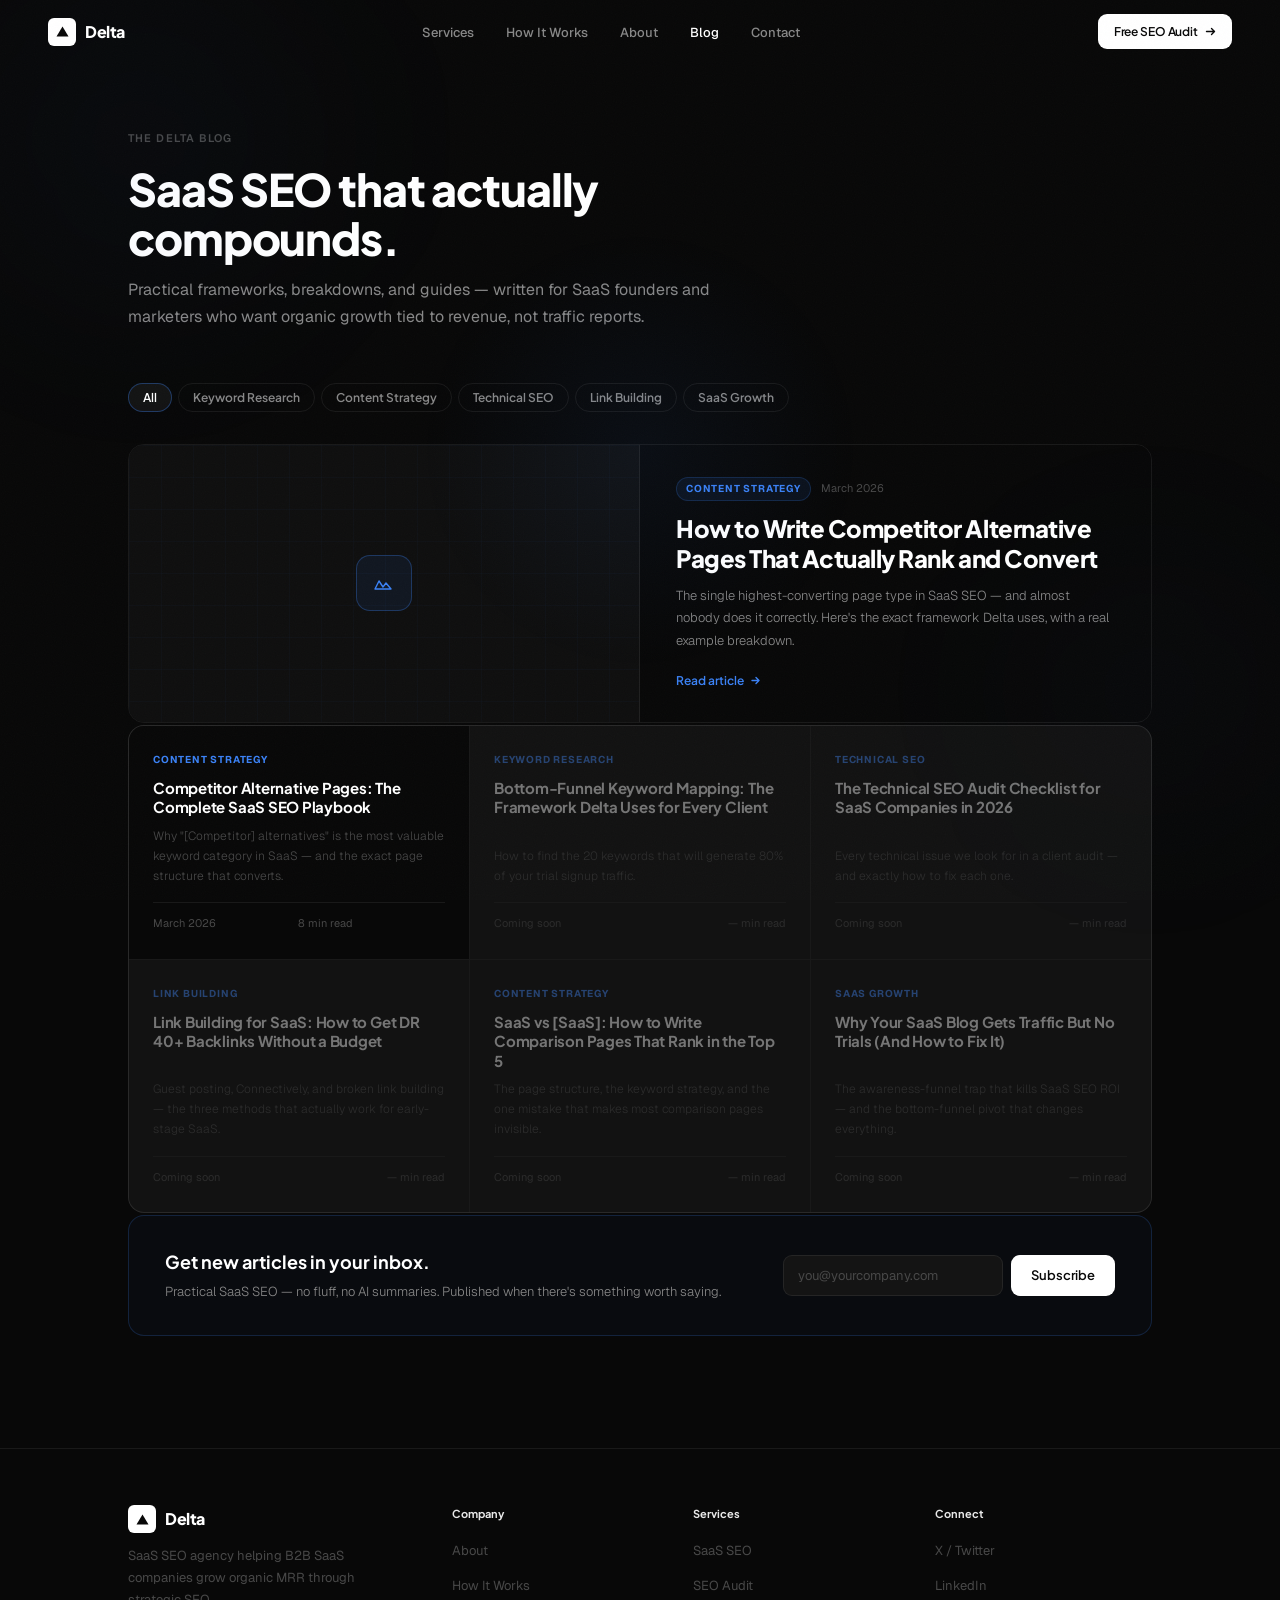
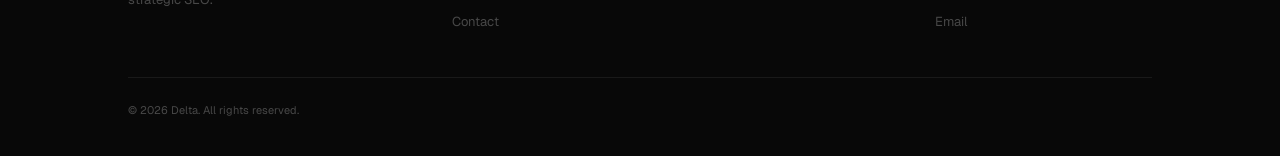
==== commit a1422d0c: "Changed contact page copy and footer" ====
--- a/blog/index.html
+++ b/blog/index.html
@@ -721,15 +721,6 @@
         </div>
         <div class="ft-bot">
           <p>© 2026 Delta. All rights reserved.</p>
-          <p>
-            Built by
-            <a
-              href="https://x.com/nitindevelops"
-              style="color: var(--t2); text-decoration: none"
-              >Nitin Carpenter</a
-            >
-            · India
-          </p>
         </div>
       </div>
     </footer>
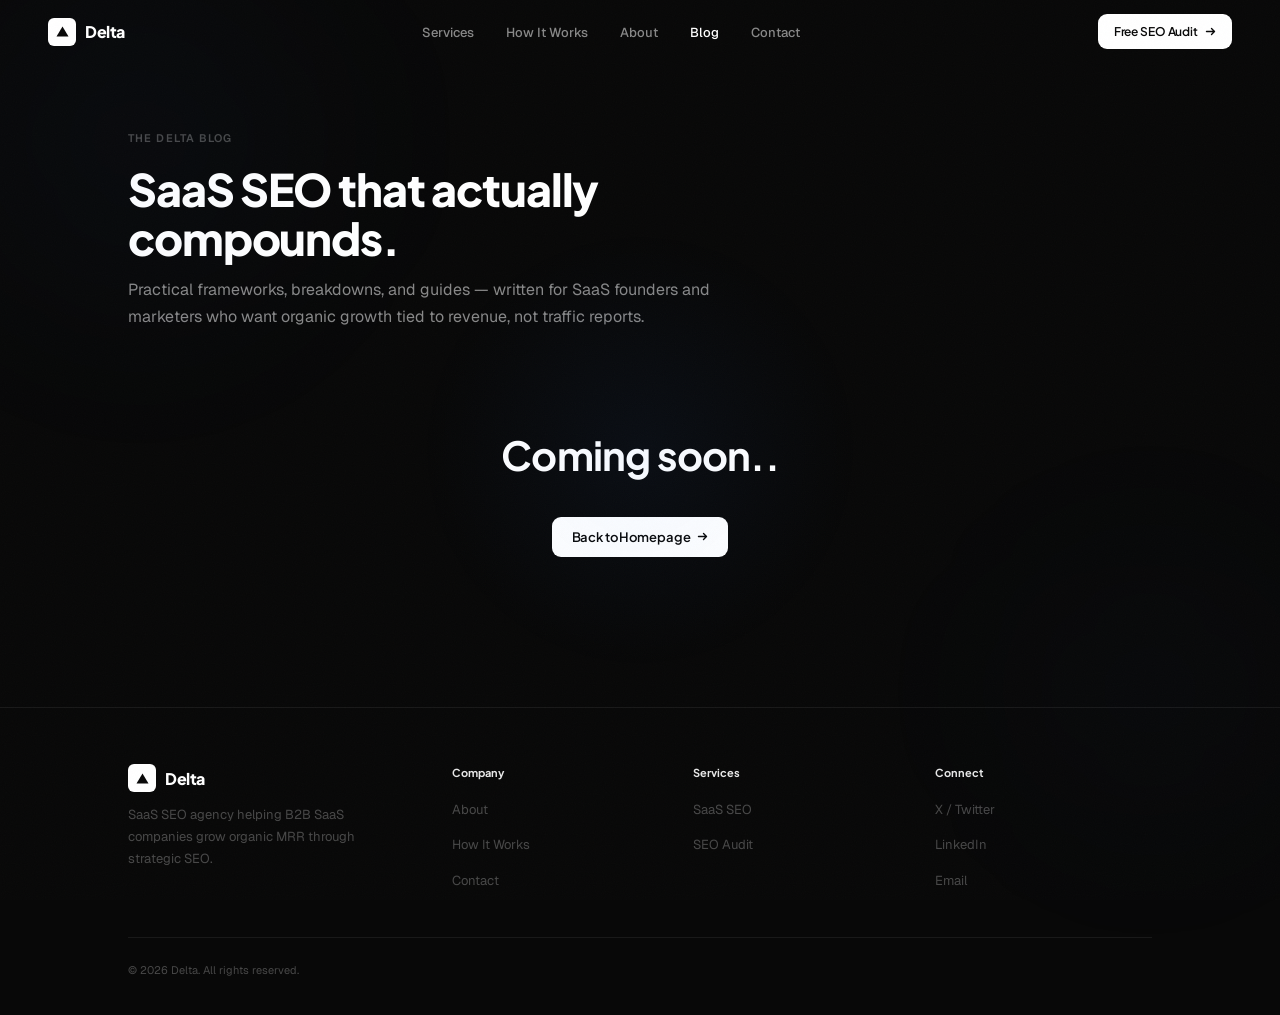
==== commit 92dd9453: "Modified blog page and replaced emails with business emails" ====
--- a/blog/index.html
+++ b/blog/index.html
@@ -417,252 +417,40 @@
       </div>
     </section>
 
-    <section style="padding-top: 0; padding-bottom: 110px">
-      <div class="wrap">
-        <!-- Category filter -->
-        <div class="cat-filter rev">
-          <button class="cat-btn active" data-cat="all">All</button>
-          <button class="cat-btn" data-cat="keyword-research">
-            Keyword Research
-          </button>
-          <button class="cat-btn" data-cat="content-strategy">
-            Content Strategy
-          </button>
-          <button class="cat-btn" data-cat="technical-seo">
-            Technical SEO
-          </button>
-          <button class="cat-btn" data-cat="link-building">
-            Link Building
-          </button>
-          <button class="cat-btn" data-cat="saas-growth">SaaS Growth</button>
-        </div>
-
-        <!-- ══ FEATURED POST ══════════════════════════════════════════════════
-         To update: change href, h2, p, fp-tag, fp-date.
-         ════════════════════════════════════════════════════════════════ -->
-        <a
-          href="/blog/competitor-alternative-pages-saas"
-          class="featured-post rev"
-          data-cats="content-strategy"
+    <section style="padding-top: 40px; padding-bottom: 150px">
+      <div
+        class="wrap"
+        style="
+          text-align: center;
+          display: flex;
+          flex-direction: column;
+          align-items: center;
+        "
+      >
+        <h2
+          class="rev"
+          style="
+            font-size: 40px;
+            color: var(--white);
+            font-family: var(--fh);
+            margin-bottom: 30px;
+            letter-spacing: -0.02em;
+          "
         >
-          <div class="fp-image">
-            <div class="fp-pattern"></div>
-            <div class="fp-icon">
-              <svg width="24" height="24" viewBox="0 0 24 24" fill="none">
-                <path
-                  d="M3 18l4-8 4 6 3-4 5 6H3Z"
-                  stroke="#3b82f6"
-                  stroke-width="1.4"
-                  stroke-linecap="round"
-                  stroke-linejoin="round"
-                />
-              </svg>
-            </div>
-          </div>
-          <div class="fp-content">
-            <div class="fp-meta">
-              <span class="fp-tag">Content Strategy</span>
-              <span class="fp-date">March 2026</span>
-            </div>
-            <h2>
-              How to Write Competitor Alternative Pages That Actually Rank and
-              Convert
-            </h2>
-            <p>
-              The single highest-converting page type in SaaS SEO — and almost
-              nobody does it correctly. Here's the exact framework Delta uses,
-              with a real example breakdown.
-            </p>
-            <span class="fp-read">
-              Read article
-              <svg width="11" height="11" viewBox="0 0 11 11" fill="none">
-                <path
-                  d="M2 5.5h7M6 2.5l3 3-3 3"
-                  stroke="currentColor"
-                  stroke-width="1.4"
-                  stroke-linecap="round"
-                  stroke-linejoin="round"
-                />
-              </svg>
-            </span>
-          </div>
+          Coming soon..
+        </h2>
+        <a href="../index.html" class="btn btn-primary rev">
+          Back to Homepage
+          <svg width="11" height="11" viewBox="0 0 11 11" fill="none">
+            <path
+              d="M1.5 5.5h8M6.5 2.5l3 3-3 3"
+              stroke="currentColor"
+              stroke-width="1.4"
+              stroke-linecap="round"
+              stroke-linejoin="round"
+            />
+          </svg>
         </a>
-
-        <!-- ══ POST GRID ══════════════════════════════════════════════════════
-         HOW TO ADD A NEW POST:
-         1. Duplicate one <a class="post-card"> block
-         2. Update: href, data-cats, pc-tag, pc-title, pc-desc, pc-date, pc-read (reading time)
-         3. Save. Done.
-         ════════════════════════════════════════════════════════════════ -->
-        <div class="post-grid rev" id="post-grid">
-          <a
-            href="/blog/competitor-alternative-pages-saas"
-            class="post-card"
-            data-cats="content-strategy"
-          >
-            <div class="pc-tag">Content Strategy</div>
-            <div class="pc-title">
-              Competitor Alternative Pages: The Complete SaaS SEO Playbook
-            </div>
-            <div class="pc-desc">
-              Why "[Competitor] alternatives" is the most valuable keyword
-              category in SaaS — and the exact page structure that converts.
-            </div>
-            <div class="pc-footer">
-              <span class="pc-date">March 2026</span>
-              <span class="pc-read">8 min read</span>
-              <svg
-                class="pc-arrow"
-                width="11"
-                height="11"
-                viewBox="0 0 11 11"
-                fill="none"
-              >
-                <path
-                  d="M2 5.5h7M6 2.5l3 3-3 3"
-                  stroke="currentColor"
-                  stroke-width="1.4"
-                  stroke-linecap="round"
-                  stroke-linejoin="round"
-                />
-              </svg>
-            </div>
-          </a>
-
-          <!-- PLACEHOLDER CARDS — replace with real articles as you write them -->
-          <div
-            class="post-card"
-            style="opacity: 0.4; cursor: default"
-            data-cats="keyword-research"
-          >
-            <div class="pc-tag">Keyword Research</div>
-            <div class="pc-title">
-              Bottom-Funnel Keyword Mapping: The Framework Delta Uses for Every
-              Client
-            </div>
-            <div class="pc-desc">
-              How to find the 20 keywords that will generate 80% of your trial
-              signup traffic.
-            </div>
-            <div class="pc-footer">
-              <span class="pc-date">Coming soon</span>
-              <span class="pc-read">— min read</span>
-            </div>
-          </div>
-
-          <div
-            class="post-card"
-            style="opacity: 0.4; cursor: default"
-            data-cats="technical-seo"
-          >
-            <div class="pc-tag">Technical SEO</div>
-            <div class="pc-title">
-              The Technical SEO Audit Checklist for SaaS Companies in 2026
-            </div>
-            <div class="pc-desc">
-              Every technical issue we look for in a client audit — and exactly
-              how to fix each one.
-            </div>
-            <div class="pc-footer">
-              <span class="pc-date">Coming soon</span>
-              <span class="pc-read">— min read</span>
-            </div>
-          </div>
-
-          <div
-            class="post-card"
-            style="opacity: 0.4; cursor: default"
-            data-cats="link-building"
-          >
-            <div class="pc-tag">Link Building</div>
-            <div class="pc-title">
-              Link Building for SaaS: How to Get DR 40+ Backlinks Without a
-              Budget
-            </div>
-            <div class="pc-desc">
-              Guest posting, Connectively, and broken link building — the three
-              methods that actually work for early-stage SaaS.
-            </div>
-            <div class="pc-footer">
-              <span class="pc-date">Coming soon</span>
-              <span class="pc-read">— min read</span>
-            </div>
-          </div>
-
-          <div
-            class="post-card"
-            style="opacity: 0.4; cursor: default"
-            data-cats="content-strategy"
-          >
-            <div class="pc-tag">Content Strategy</div>
-            <div class="pc-title">
-              SaaS vs [SaaS]: How to Write Comparison Pages That Rank in the Top
-              5
-            </div>
-            <div class="pc-desc">
-              The page structure, the keyword strategy, and the one mistake that
-              makes most comparison pages invisible.
-            </div>
-            <div class="pc-footer">
-              <span class="pc-date">Coming soon</span>
-              <span class="pc-read">— min read</span>
-            </div>
-          </div>
-
-          <div
-            class="post-card"
-            style="opacity: 0.4; cursor: default"
-            data-cats="saas-growth"
-          >
-            <div class="pc-tag">SaaS Growth</div>
-            <div class="pc-title">
-              Why Your SaaS Blog Gets Traffic But No Trials (And How to Fix It)
-            </div>
-            <div class="pc-desc">
-              The awareness-funnel trap that kills SaaS SEO ROI — and the
-              bottom-funnel pivot that changes everything.
-            </div>
-            <div class="pc-footer">
-              <span class="pc-date">Coming soon</span>
-              <span class="pc-read">— min read</span>
-            </div>
-          </div>
-        </div>
-
-        <!-- Newsletter inline CTA -->
-        <div class="nl-banner rev" style="margin-top: 2px">
-          <div class="nl-text">
-            <h3>Get new articles in your inbox.</h3>
-            <p>
-              Practical SaaS SEO — no fluff, no AI summaries. Published when
-              there's something worth saying.
-            </p>
-          </div>
-          <div class="nl-form">
-            <!--
-          INSTRUCTIONS: Replace with your email platform embed.
-          Options: Mailchimp, ConvertKit, Beehiiv (recommended — free, great deliverability)
-          Until set up, this mailto fallback works fine.
-        -->
-            <input
-              type="email"
-              id="nl-email"
-              placeholder="you@yourcompany.com"
-            />
-            <a
-              href="#"
-              class="btn btn-primary"
-              onclick="
-                window.location =
-                  'mailto:hello@letdelta.com?subject=Subscribe&body=Please add me to your list: ' +
-                  document.getElementById('nl-email').value;
-                return false;
-              "
-            >
-              Subscribe
-            </a>
-          </div>
-        </div>
       </div>
     </section>
 
@@ -714,7 +502,7 @@
                     >LinkedIn</a
                   >
                 </li>
-                <li><a href="mailto:nitincarpenter2006@gmail.com">Email</a></li>
+                <li><a href="mailto:hello@letdelta.com">Email</a></li>
               </ul>
             </div>
           </div>
